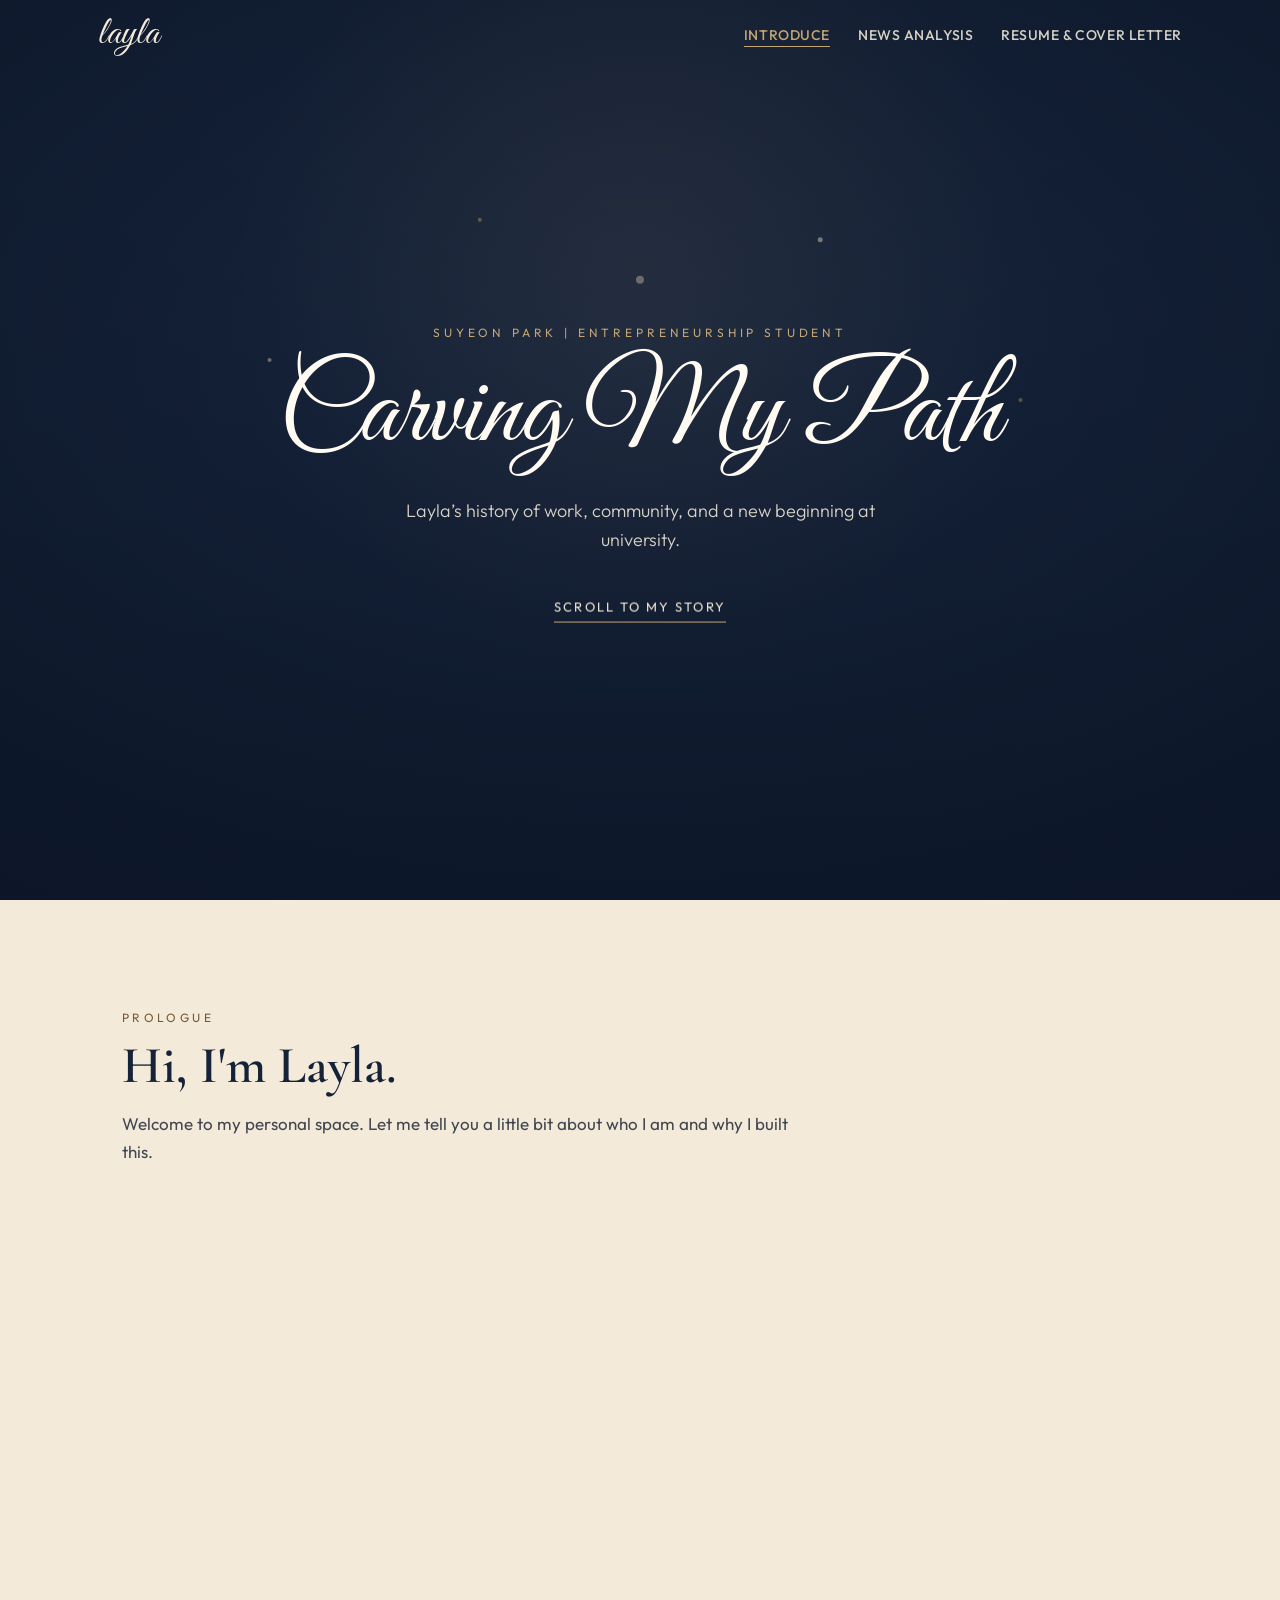
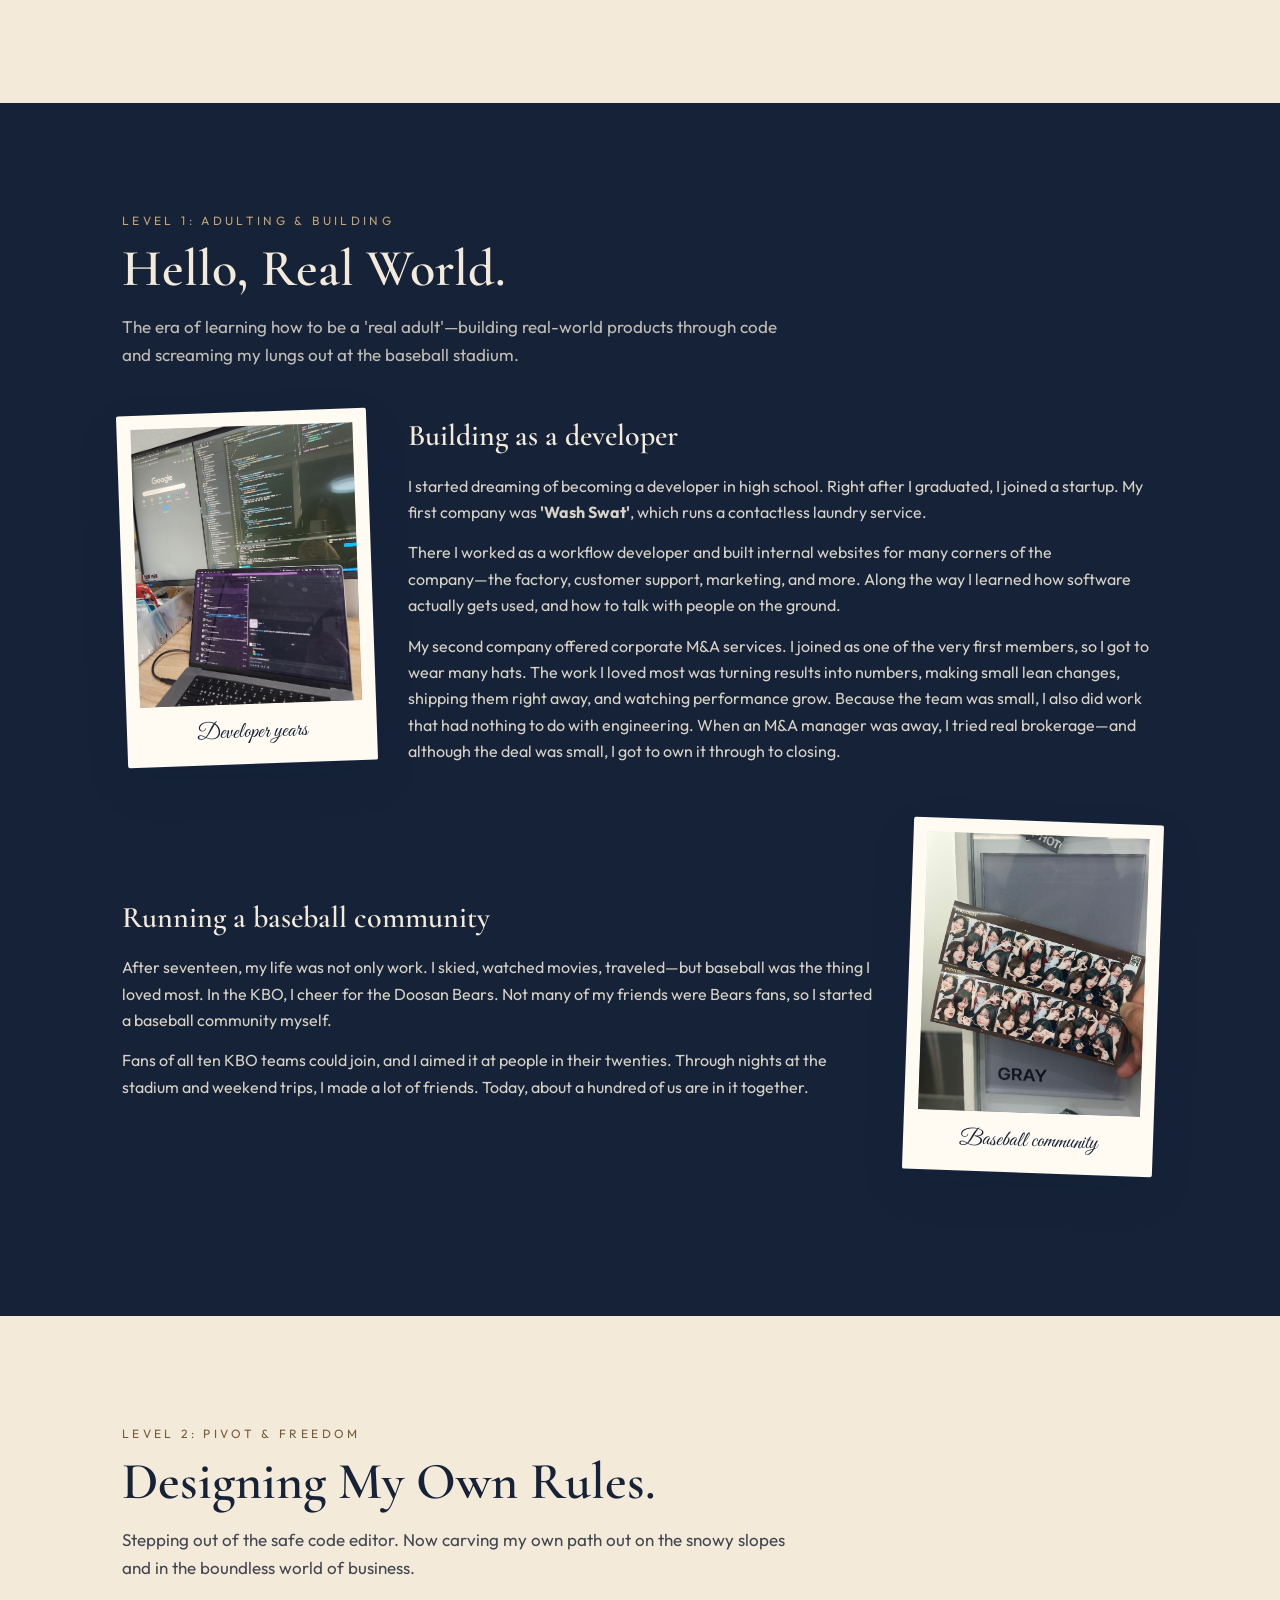
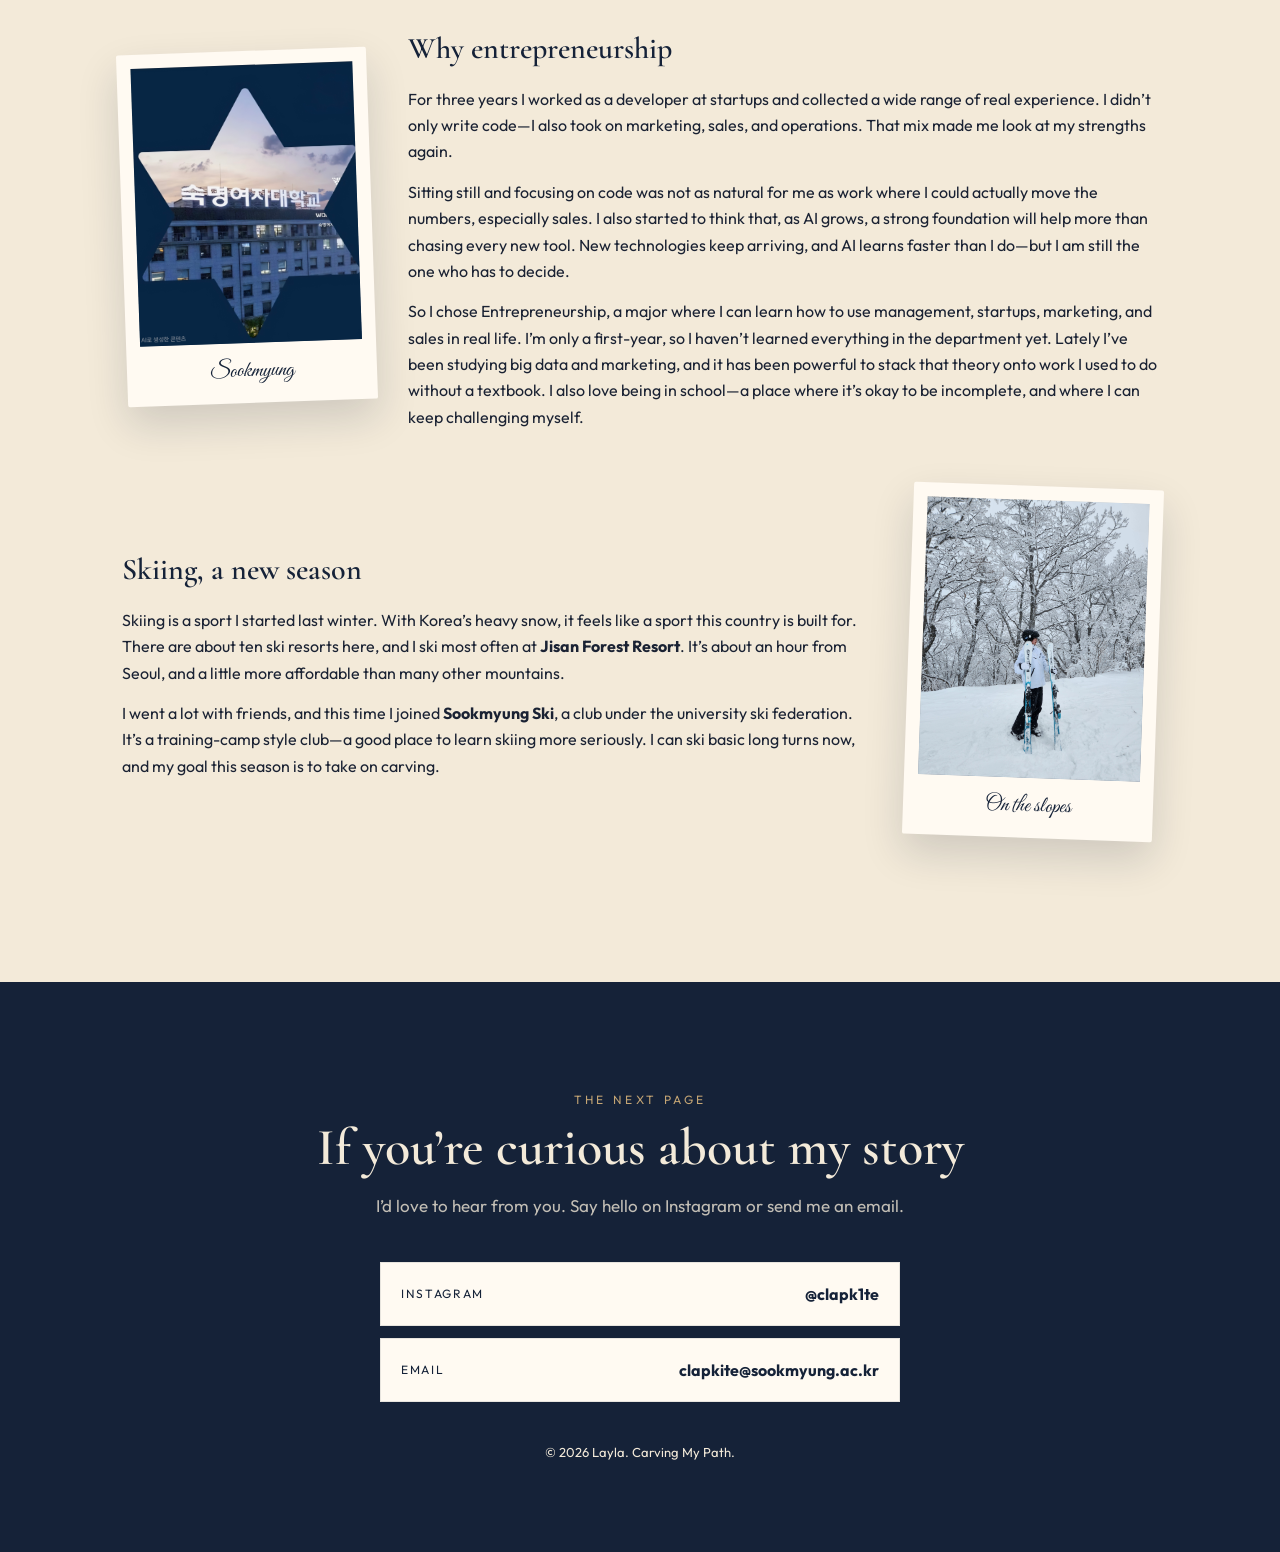
==== index.html @ 5b4adab2 "refactor: html, css, js 구조 재정립" ====
<!doctype html>
<html lang="en">
  <head>
    <meta charset="UTF-8" />
    <meta name="viewport" content="width=device-width, initial-scale=1.0" />
    <meta http-equiv="refresh" content="0; url=html/introduce.html" />
    <title>Carving My Path — Layla</title>
  </head>
  <body>
    <a href="html/introduce.html">Open Carving My Path</a>
  </body>
</html>
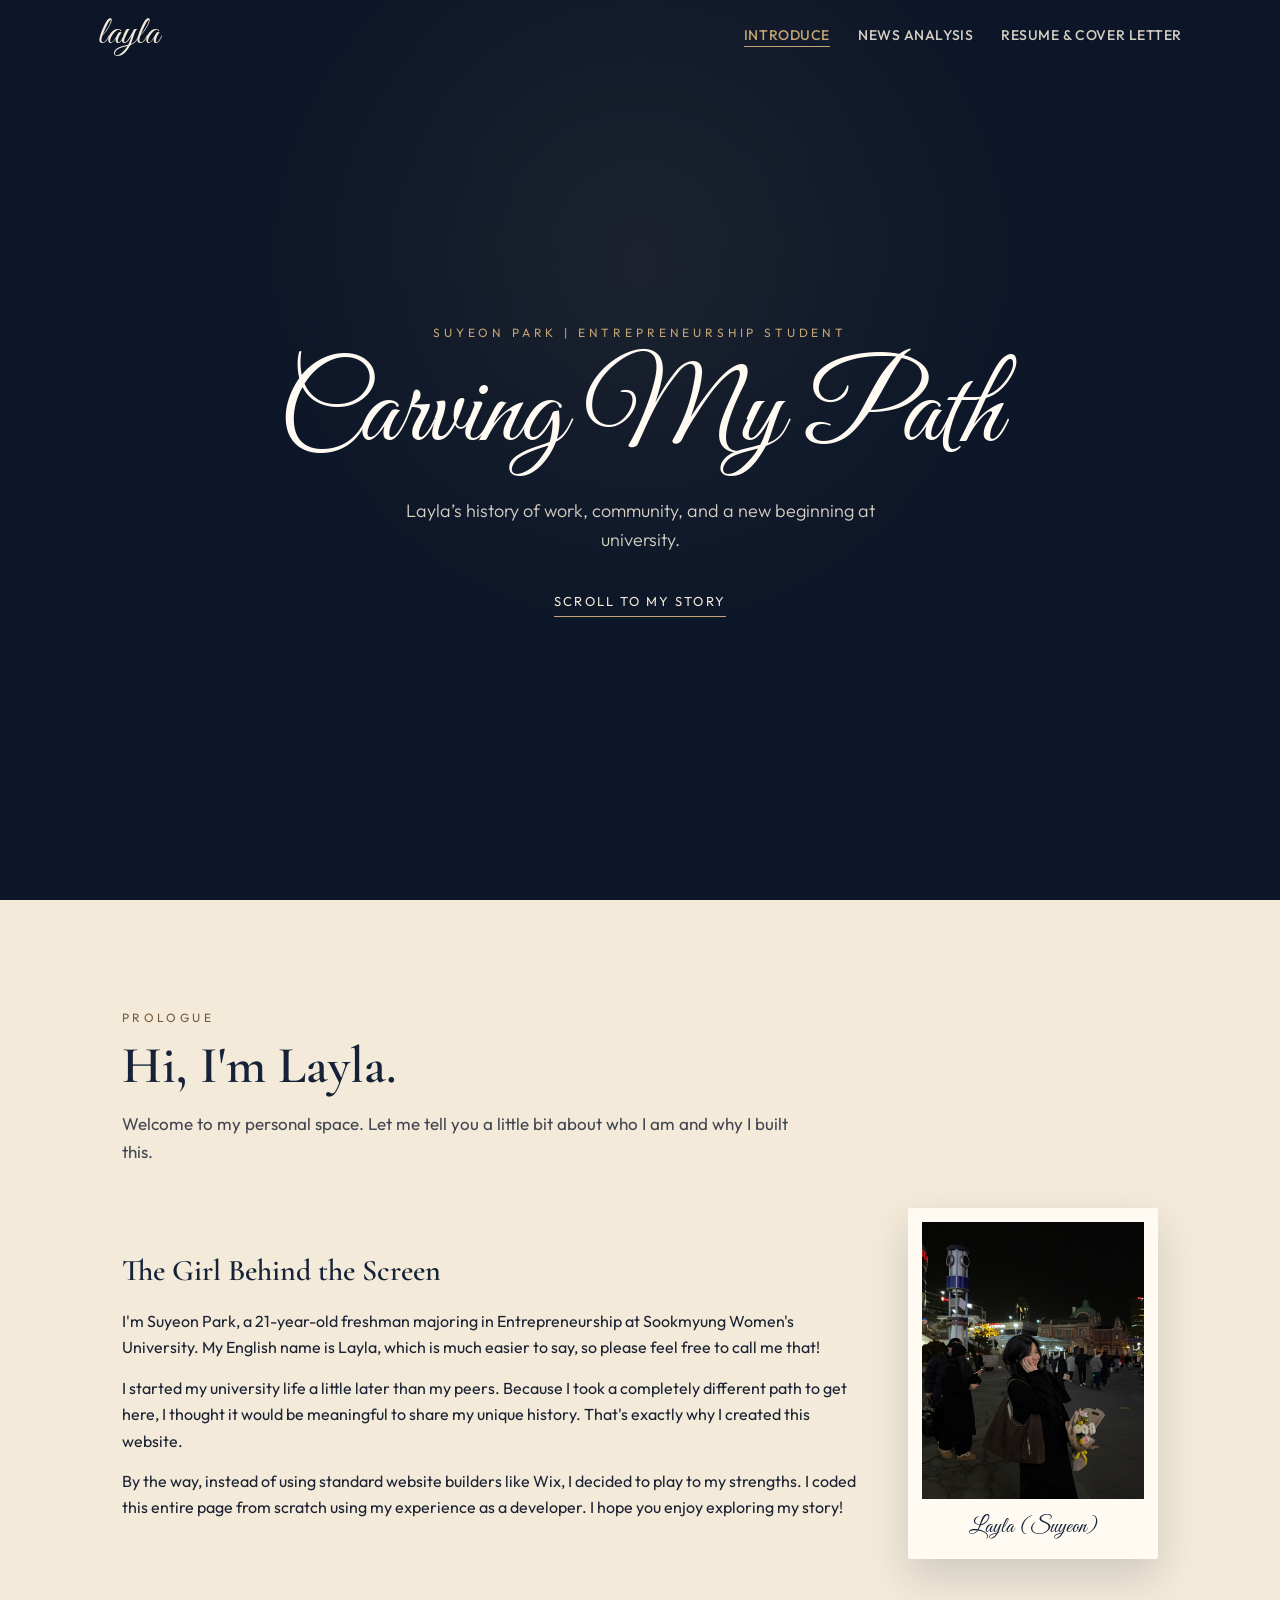
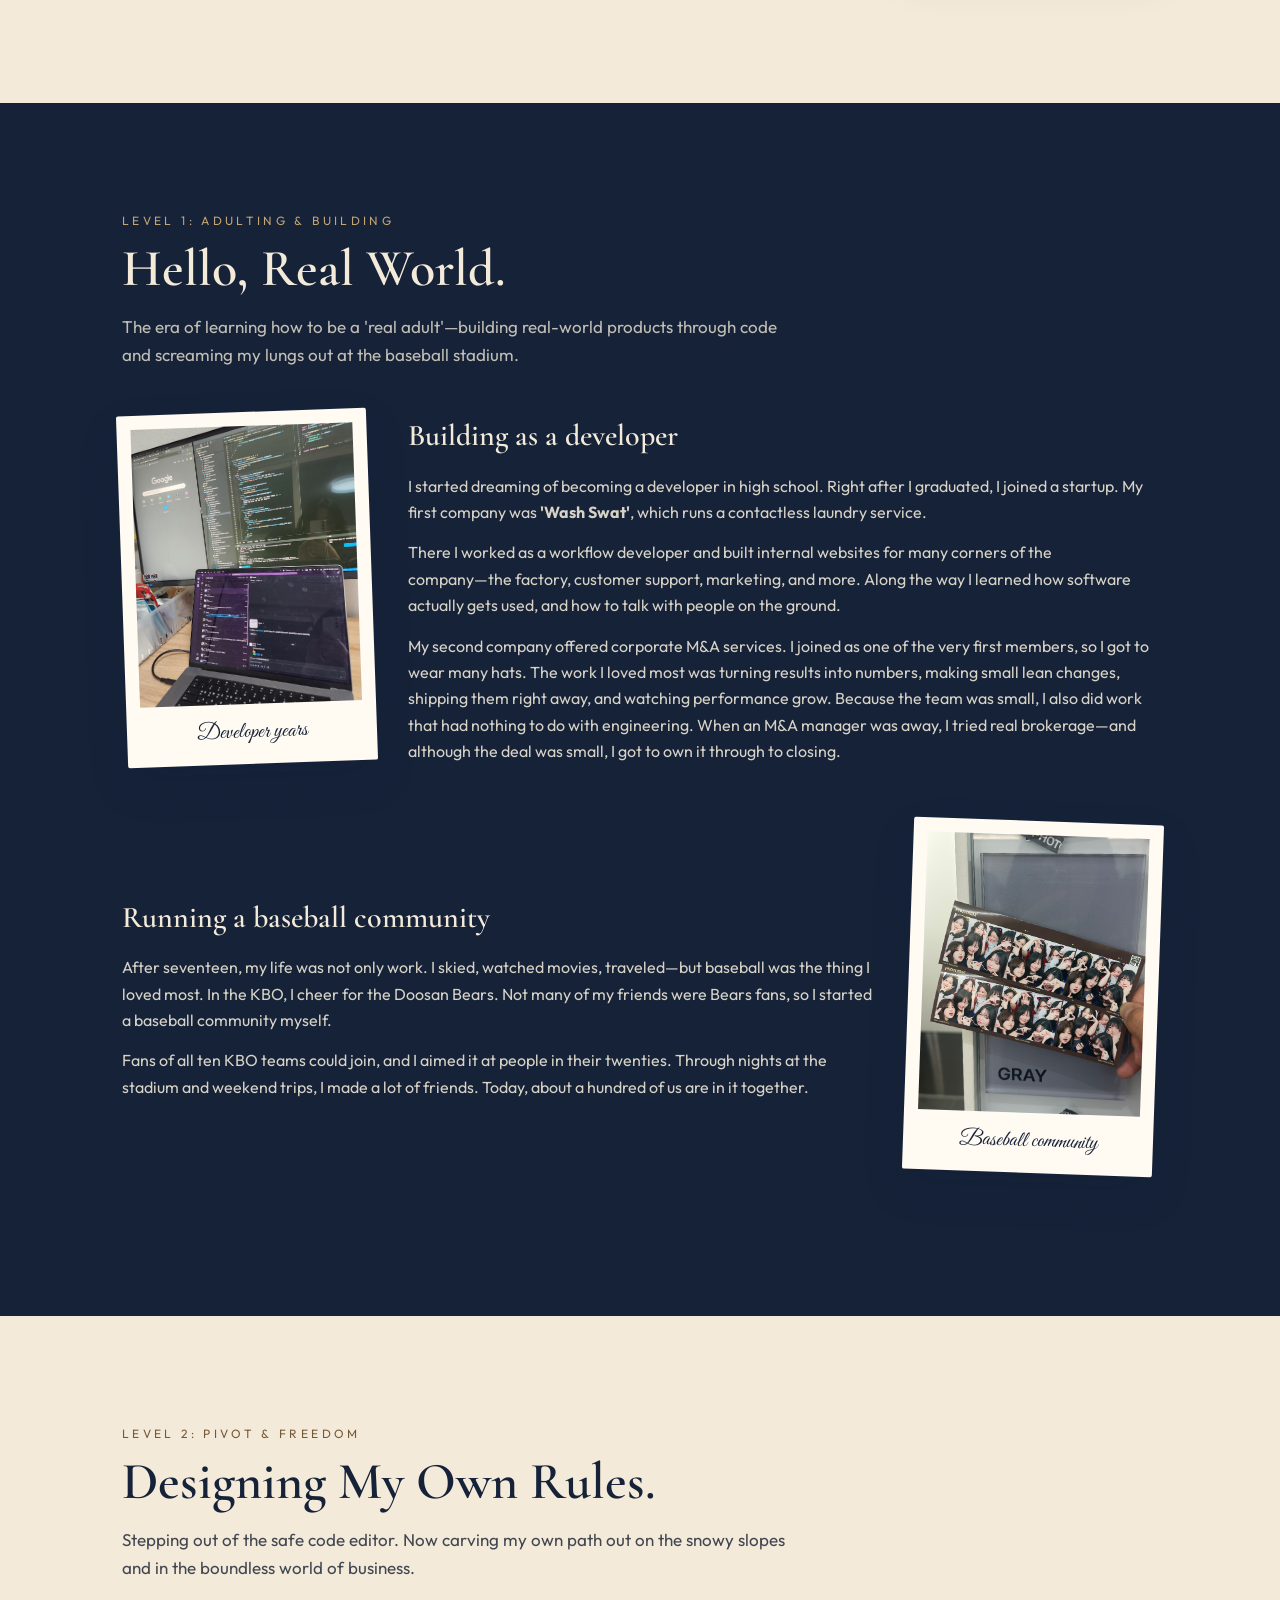
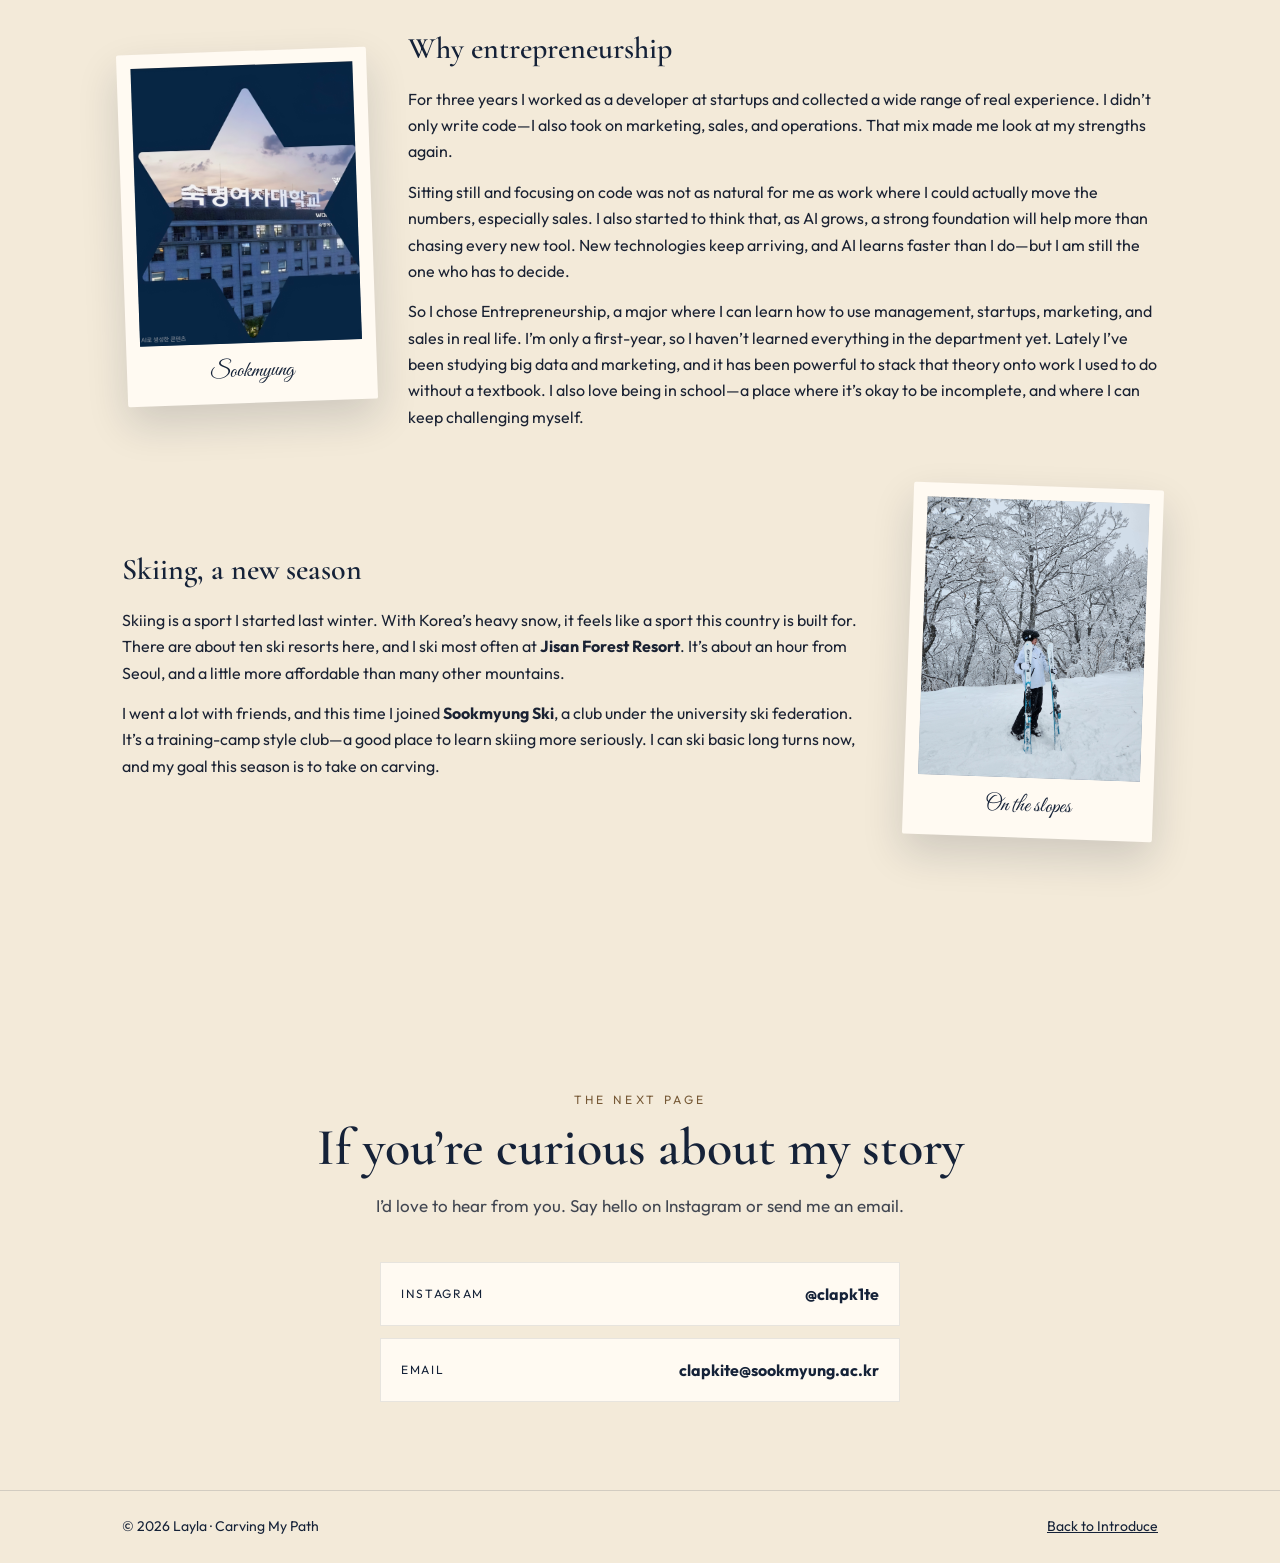
==== commit 728980aa: "refactor: 구조 수정 완료" ====
--- a/index.html
+++ b/index.html
@@ -3,10 +3,288 @@
   <head>
     <meta charset="UTF-8" />
     <meta name="viewport" content="width=device-width, initial-scale=1.0" />
-    <meta http-equiv="refresh" content="0; url=html/introduce.html" />
     <title>Carving My Path — Layla</title>
+    <link rel="preconnect" href="https://fonts.googleapis.com" />
+    <link rel="preconnect" href="https://fonts.gstatic.com" crossorigin />
+    <link
+      href="https://fonts.googleapis.com/css2?family=Cormorant+Garamond:ital,wght@0,500;0,600;0,700;1,500&family=Great+Vibes&family=Outfit:wght@300;400;500;600&display=swap"
+      rel="stylesheet"
+    />
+    <link rel="stylesheet" href="css/common.css" />
+    <link rel="stylesheet" href="css/introduce.css" />
   </head>
-  <body>
-    <a href="html/introduce.html">Open Carving My Path</a>
+  <body data-page="introduce">
+    <a class="skip-link" href="#page-content">Skip to content</a>
+    <site-header></site-header>
+    <main id="page-content">
+      <section class="hero" id="main">
+        <!--
+          PUT YOUR FIREWORKS VIDEO HERE:
+          1) Save the file as: assets/video/fireworks.mp4
+          2) Keep the <source src="assets/video/fireworks.mp4"> line below.
+          If you use another name (e.g. show.mp4), change only that src.
+          A muted looping video is required for autoplay in browsers.
+        -->
+        <video
+          class="hero__video"
+          id="heroVideo"
+          autoplay
+          muted
+          loop
+          playsinline
+          poster="assets/img/hero-fallback.svg"
+        >
+          <source src="assets/video/fireworks.mp4" type="video/mp4" />
+        </video>
+        <div class="hero__veil"></div>
+        <div class="hero__content">
+          <p class="hero__kicker">Suyeon Park | Entrepreneurship Student</p>
+          <h1 class="hero__title">Carving My Path</h1>
+          <p class="hero__sub">
+            Layla’s history of work, community, and a new beginning at
+            university.
+          </p>
+          <a class="scrollHint" href="#chapter1">Scroll to My Story</a>
+        </div>
+      </section>
+
+      <section class="section" id="introduce">
+        <div class="container">
+          <p class="chapterLabel">Prologue</p>
+          <h2 class="section__title">Hi, I'm Layla.</h2>
+          <p class="section__lead">
+            Welcome to my personal space. Let me tell you a little bit about who
+            I am and why I built this.
+          </p>
+
+          <article class="storyRow storyRow--reverse">
+            <!-- 왼쪽 글 영역 -->
+            <div class="storyText reveal">
+              <h3>The Girl Behind the Screen</h3>
+              <p>
+                I'm Suyeon Park, a 21-year-old freshman majoring in
+                Entrepreneurship at Sookmyung Women's University. My English
+                name is Layla, which is much easier to say, so please feel free
+                to call me that!
+              </p>
+              <p>
+                I started my university life a little later than my peers.
+                Because I took a completely different path to get here, I
+                thought it would be meaningful to share my unique history.
+                That's exactly why I created this website.
+              </p>
+              <p>
+                By the way, instead of using standard website builders like Wix,
+                I decided to play to my strengths. I coded this entire page from
+                scratch using my experience as a developer. I hope you enjoy
+                exploring my story!
+              </p>
+            </div>
+
+            <!-- 오른쪽 사진 영역 (오리지널 포맷 유지) -->
+            <figure class="polaroid reveal">
+              <!-- 사진 파일 이름(assets/img/profile.jpg 등)을 본인 사진 이름으로 바꿔주세요 -->
+              <img src="assets/img/profile.jpeg" alt="Layla Profile Picture" />
+              <figcaption>Layla (Suyeon)</figcaption>
+            </figure>
+          </article>
+        </div>
+      </section>
+
+      <section class="section section--navy" id="chapter1">
+        <div class="container">
+          <p class="chapterLabel">Level 1: Adulting & Building</p>
+          <h2 class="section__title">Hello, Real World.</h2>
+          <p class="section__lead">
+            The era of learning how to be a 'real adult'—building real-world
+            products through code and screaming my lungs out at the baseball
+            stadium.
+          </p>
+
+          <article class="storyRow">
+            <figure class="polaroid">
+              <!--
+                PUT YOUR DEVELOPER PHOTO HERE:
+                Replace this file: assets/img/dev.jpg
+                (keep the same file name, or change src below)
+              -->
+              <img
+                src="assets/img/dev.jpeg"
+                alt="Layla working as a developer"
+              />
+              <figcaption>Developer years</figcaption>
+            </figure>
+            <div class="storyText">
+              <h3>Building as a developer</h3>
+              <p>
+                I started dreaming of becoming a developer in high school. Right
+                after I graduated, I joined a startup. My first company was
+                <strong>'Wash Swat'</strong>, which runs a contactless laundry
+                service.
+              </p>
+              <p>
+                There I worked as a workflow developer and built internal
+                websites for many corners of the company—the factory, customer
+                support, marketing, and more. Along the way I learned how
+                software actually gets used, and how to talk with people on the
+                ground.
+              </p>
+              <p>
+                My second company offered corporate M&amp;A services. I joined
+                as one of the very first members, so I got to wear many hats.
+                The work I loved most was turning results into numbers, making
+                small lean changes, shipping them right away, and watching
+                performance grow. Because the team was small, I also did work
+                that had nothing to do with engineering. When an M&amp;A manager
+                was away, I tried real brokerage—and although the deal was
+                small, I got to own it through to closing.
+              </p>
+            </div>
+          </article>
+
+          <article class="storyRow storyRow--reverse">
+            <figure class="polaroid">
+              <!--
+                PUT YOUR BASEBALL CLUB LOGO / PHOTO HERE:
+                Replace this file: assets/img/baseball-club.jpg
+              -->
+              <img
+                src="assets/img/baseball-club.jpeg"
+                alt="Logo of Layla’s baseball community"
+              />
+              <figcaption>Baseball community</figcaption>
+            </figure>
+            <div class="storyText">
+              <h3>Running a baseball community</h3>
+              <p>
+                After seventeen, my life was not only work. I skied, watched
+                movies, traveled—but baseball was the thing I loved most. In the
+                KBO, I cheer for the Doosan Bears. Not many of my friends were
+                Bears fans, so I started a baseball community myself.
+              </p>
+              <p>
+                Fans of all ten KBO teams could join, and I aimed it at people
+                in their twenties. Through nights at the stadium and weekend
+                trips, I made a lot of friends. Today, about a hundred of us are
+                in it together.
+              </p>
+            </div>
+          </article>
+        </div>
+      </section>
+
+      <section class="section" id="chapter2">
+        <div class="container">
+          <p class="chapterLabel">Level 2: Pivot & Freedom</p>
+          <h2 class="section__title">Designing My Own Rules.</h2>
+          <p class="section__lead">
+            Stepping out of the safe code editor. Now carving my own path out on
+            the snowy slopes and in the boundless world of business.
+          </p>
+
+          <article class="storyRow">
+            <figure class="polaroid">
+              <!--
+                PUT YOUR SOOKMYUNG PHOTO HERE:
+                Replace this file: assets/img/sookmyung.jpg
+              -->
+              <img
+                src="assets/img/sookmyung.jpeg"
+                alt="Sookmyung Women’s University"
+              />
+              <figcaption>Sookmyung</figcaption>
+            </figure>
+            <div class="storyText">
+              <h3>Why entrepreneurship</h3>
+              <p>
+                For three years I worked as a developer at startups and
+                collected a wide range of real experience. I didn’t only write
+                code—I also took on marketing, sales, and operations. That mix
+                made me look at my strengths again.
+              </p>
+              <p>
+                Sitting still and focusing on code was not as natural for me as
+                work where I could actually move the numbers, especially sales.
+                I also started to think that, as AI grows, a strong foundation
+                will help more than chasing every new tool. New technologies
+                keep arriving, and AI learns faster than I do—but I am still the
+                one who has to decide.
+              </p>
+              <p>
+                So I chose Entrepreneurship, a major where I can learn how to
+                use management, startups, marketing, and sales in real life. I’m
+                only a first-year, so I haven’t learned everything in the
+                department yet. Lately I’ve been studying big data and
+                marketing, and it has been powerful to stack that theory onto
+                work I used to do without a textbook. I also love being in
+                school—a place where it’s okay to be incomplete, and where I can
+                keep challenging myself.
+              </p>
+            </div>
+          </article>
+
+          <article class="storyRow storyRow--reverse">
+            <figure class="polaroid">
+              <!--
+                PUT YOUR SKIING PHOTO HERE:
+                Replace this file: assets/img/ski.jpg
+              -->
+              <img src="assets/img/ski.jpeg" alt="Layla skiing" />
+              <figcaption>On the slopes</figcaption>
+            </figure>
+            <div class="storyText">
+              <h3>Skiing, a new season</h3>
+              <p>
+                Skiing is a sport I started last winter. With Korea’s heavy
+                snow, it feels like a sport this country is built for. There are
+                about ten ski resorts here, and I ski most often at
+                <strong>Jisan Forest Resort</strong>. It’s about an hour from
+                Seoul, and a little more affordable than many other mountains.
+              </p>
+              <p>
+                I went a lot with friends, and this time I joined
+                <strong>Sookmyung Ski</strong>, a club under the university ski
+                federation. It’s a training-camp style club—a good place to
+                learn skiing more seriously. I can ski basic long turns now, and
+                my goal this season is to take on carving.
+              </p>
+            </div>
+          </article>
+        </div>
+      </section>
+
+      <section class="section contact" id="contact">
+        <div class="container contact__inner">
+          <p class="chapterLabel">The next page</p>
+          <h2 class="section__title">If you’re curious about my story</h2>
+          <p class="section__lead">
+            I’d love to hear from you. Say hello on Instagram or send me an
+            email.
+          </p>
+          <div class="contactCard">
+            <a
+              class="contactItem"
+              href="https://instagram.com/clapk1te"
+              target="_blank"
+              rel="noreferrer"
+            >
+              <!-- Replace your_id with your Instagram handle in both the href and the text. -->
+              <span>Instagram</span>
+              <strong>@clapk1te</strong>
+            </a>
+            <a class="contactItem" href="mailto:clapkite@sookmyung.ac.kr">
+              <!-- Replace your@email.com in both the href and the text. -->
+              <span>Email</span>
+              <strong>clapkite@sookmyung.ac.kr</strong>
+            </a>
+          </div>
+        </div>
+      </section>
+    </main>
+
+    <site-footer></site-footer>
+    <script src="components/header.js" defer></script>
+    <script src="components/footer.js" defer></script>
+    <script src="js/script.js" defer></script>
   </body>
 </html>
--- a/css/common.css
+++ b/css/common.css
@@ -0,0 +1,515 @@
+/* Carving My Path — common styles */
+
+:root {
+  --navy: #152238;
+  --navy-deep: #0c1628;
+  --navy-soft: #243656;
+  --beige: #f3ead9;
+  --beige-2: #e7d8c0;
+  --cream: #fffaf2;
+  --ink: #1a2233;
+  --gold: #c4a574;
+  --header-h: 72px;
+  --max: 1080px;
+  --shadow: 0 18px 40px rgba(21, 34, 56, 0.16);
+}
+
+* {
+  box-sizing: border-box;
+}
+
+html {
+  scroll-behavior: smooth;
+}
+
+body {
+  margin: 0;
+  color: var(--ink);
+  background: var(--beige);
+  font-family: "Outfit", system-ui, sans-serif;
+  font-weight: 400;
+  line-height: 1.65;
+}
+
+img,
+video {
+  max-width: 100%;
+}
+
+a {
+  color: inherit;
+}
+
+.header {
+  position: fixed;
+  top: 0;
+  left: 0;
+  right: 0;
+  z-index: 50;
+  transition:
+    background 0.3s ease,
+    border-color 0.3s ease,
+    box-shadow 0.3s ease;
+  background: transparent;
+  border-bottom: 1px solid transparent;
+}
+
+.header.is-scrolled {
+  background: rgba(243, 234, 217, 0.92);
+  backdrop-filter: blur(12px);
+  border-bottom: 1px solid rgba(21, 34, 56, 0.1);
+  box-shadow: 0 8px 24px rgba(21, 34, 56, 0.08);
+}
+
+.header__inner {
+  max-width: calc(var(--max) + 48px);
+  margin: 0 auto;
+  padding: 14px 22px;
+  display: flex;
+  align-items: center;
+  justify-content: space-between;
+  gap: 16px;
+}
+
+.logo {
+  font-family: "Great Vibes", cursive;
+  font-size: 40px;
+  line-height: 1;
+  color: var(--beige);
+  text-decoration: none;
+  padding-bottom: 4px;
+}
+
+.header.is-scrolled .logo {
+  color: var(--navy);
+}
+
+.nav {
+  display: flex;
+  gap: 28px;
+}
+
+.nav a {
+  text-decoration: none;
+  color: rgba(243, 234, 217, 0.88);
+  font-size: 14px;
+  font-weight: 500;
+  letter-spacing: 0.04em;
+  text-transform: uppercase;
+}
+
+.header.is-scrolled .nav a {
+  color: var(--navy);
+}
+
+.nav a:hover,
+.nav a.is-active {
+  color: var(--gold);
+}
+
+.header.is-scrolled .nav a.is-active,
+.header.is-scrolled .nav a:hover {
+  color: var(--navy-soft);
+  text-decoration: underline;
+  text-underline-offset: 6px;
+}
+
+.menuBtn {
+  display: none;
+  width: 42px;
+  height: 42px;
+  border: 1px solid rgba(243, 234, 217, 0.45);
+  background: transparent;
+  border-radius: 999px;
+  cursor: pointer;
+  padding: 0;
+  align-items: center;
+  justify-content: center;
+  flex-direction: column;
+  gap: 6px;
+}
+
+.menuBtn span {
+  display: block;
+  width: 16px;
+  height: 1.5px;
+  background: var(--beige);
+}
+
+.header.is-scrolled .menuBtn {
+  border-color: rgba(21, 34, 56, 0.25);
+}
+
+.header.is-scrolled .menuBtn span {
+  background: var(--navy);
+}
+
+.header:has(#mobileNav:not([hidden])) {
+  background: rgba(12, 22, 40, 0.94);
+}
+
+.header.is-scrolled:has(#mobileNav:not([hidden])) {
+  background: rgba(243, 234, 217, 0.96);
+}
+
+.mobileNav {
+  display: none;
+  flex-direction: column;
+  gap: 12px;
+  padding: 0 22px 18px;
+}
+
+.mobileNav a {
+  text-decoration: none;
+  color: var(--navy);
+  font-weight: 500;
+}
+
+#chapter1,
+#chapter2,
+#news-analysis,
+#contact {
+  scroll-margin-top: 70px;
+}
+
+.section {
+  padding: 108px 0 88px;
+  overflow: hidden;
+}
+
+.container {
+  max-width: var(--max);
+  margin: 0 auto;
+  padding: 0 22px;
+}
+
+.chapterLabel {
+  margin: 0 0 8px;
+  color: var(--gold);
+  letter-spacing: 0.28em;
+  text-transform: uppercase;
+  font-size: 12px;
+}
+
+.section__title {
+  margin: 0 0 14px;
+  font-family: "Cormorant Garamond", serif;
+  font-size: clamp(36px, 5vw, 52px);
+  font-weight: 600;
+  color: var(--navy);
+  line-height: 1.15;
+}
+
+.section__lead {
+  margin: 0 0 42px;
+  max-width: 62ch;
+  font-size: 17px;
+  color: rgba(26, 34, 51, 0.82);
+}
+
+.section--navy {
+  background: var(--navy);
+  color: var(--beige);
+}
+
+.section--navy .section__title {
+  color: var(--beige);
+}
+
+.section--navy .section__lead {
+  color: rgba(243, 234, 217, 0.78);
+}
+
+.section--navy .storyText h3 {
+  color: var(--beige);
+}
+
+.section--navy .storyText p {
+  color: rgba(243, 234, 217, 0.88);
+}
+
+.storyRow {
+  display: grid;
+  grid-template-columns: 1fr 3fr;
+  gap: 36px;
+  align-items: center;
+  margin: 0 0 56px;
+}
+
+.storyRow--reverse {
+  grid-template-columns: 3fr 1fr;
+}
+
+.storyRow--reverse .polaroid {
+  order: 2;
+}
+
+.storyRow--reverse .storyText {
+  order: 1;
+}
+
+.storyText h3 {
+  margin: 0 0 12px;
+  font-family: "Cormorant Garamond", serif;
+  font-size: 30px;
+  font-weight: 600;
+  color: var(--navy);
+}
+
+.storyText p {
+  margin: 0 0 14px;
+  font-size: 16px;
+}
+
+.storyText p:last-child {
+  margin-bottom: 0;
+}
+
+.polaroid {
+  margin: 0;
+  background: var(--cream);
+  padding: 14px 14px 12px;
+  box-shadow: var(--shadow);
+  transform: rotate(-2deg);
+  border-radius: 2px;
+  transition:
+    transform 0.4s cubic-bezier(0.175, 0.885, 0.32, 1.275),
+    box-shadow 0.4s ease;
+  cursor: pointer;
+}
+
+.storyRow--reverse .polaroid {
+  transform: rotate(2deg);
+}
+
+.polaroid:hover {
+  transform: scale(1.05) rotate(0deg) translateY(-10px) !important;
+  box-shadow: 0 25px 50px rgba(21, 34, 56, 0.3);
+  z-index: 10;
+}
+
+.polaroid img {
+  display: block;
+  width: 100%;
+  aspect-ratio: 4 / 5;
+  object-fit: cover;
+  background: linear-gradient(160deg, var(--beige-2), var(--navy-soft));
+}
+
+.polaroid figcaption {
+  margin: 10px 2px 2px;
+  font-family: "Great Vibes", cursive;
+  font-size: 22px;
+  color: var(--navy);
+  text-align: center;
+}
+
+.footer {
+  margin: 40px 0 0;
+  font-size: 13px;
+  color: var(--beige);
+}
+
+.reveal {
+  opacity: 0;
+  transform: translateY(40px);
+  transition: all 0.8s cubic-bezier(0.5, 0, 0, 1);
+}
+
+.reveal.is-visible {
+  opacity: 1;
+  transform: translateY(0);
+}
+
+@media (max-width: 860px) {
+  .nav {
+    display: none;
+  }
+
+  .menuBtn {
+    display: inline-flex;
+  }
+
+  .mobileNav:not([hidden]) {
+    display: flex;
+  }
+
+  .header.is-scrolled .mobileNav a,
+  .header .mobileNav a {
+    color: var(--beige);
+  }
+
+  .header.is-scrolled .mobileNav a {
+    color: var(--navy);
+  }
+
+  .storyRow,
+  .storyRow--reverse {
+    grid-template-columns: 1fr;
+    gap: 20px;
+  }
+
+  .storyRow--reverse .polaroid,
+  .storyRow--reverse .storyText {
+    order: unset;
+  }
+
+  .polaroid {
+    max-width: 280px;
+    margin: 0 auto;
+  }
+}
+
+.hover-word {
+  display: inline-block;
+  transition:
+    transform 0.2s cubic-bezier(0.175, 0.885, 0.32, 1.275),
+    color 0.2s ease,
+    filter 0.3s ease,
+    opacity 0.3s ease;
+  cursor: pointer;
+}
+
+.hover-word:hover {
+  transform: scale(1.15) translateY(-2px);
+  color: var(--gold);
+  z-index: 10;
+  position: relative;
+}
+
+.hover-word:has(+ .hover-word:hover) {
+  filter: blur(2.5px);
+  opacity: 0.9;
+}
+
+.hover-word:has(+ .hover-word + .hover-word:hover) {
+  filter: blur(1px);
+  opacity: 1.2;
+}
+
+.hover-word:hover + .hover-word {
+  filter: blur(2.5px);
+  opacity: 0.9;
+}
+
+.hover-word:hover + .hover-word + .hover-word {
+  filter: blur(1px);
+  opacity: 1.2;
+}
+
+@media (min-width: 861px) {
+  .nav {
+    gap: 16px;
+  }
+
+  .nav a {
+    font-size: 12px;
+  }
+}
+
+@media (prefers-reduced-motion: reduce) {
+  html {
+    scroll-behavior: auto;
+  }
+}
+
+.nav a[aria-current="page"] {
+  text-decoration: underline;
+  text-underline-offset: 6px;
+}
+
+.mobileNav a[aria-current="page"] {
+  font-weight: 600;
+  text-decoration: underline;
+  text-underline-offset: 5px;
+}
+
+.siteFooter {
+  border-top: 1px solid rgba(21, 34, 56, 0.15);
+  padding: 24px 0;
+  background: var(--beige);
+  color: var(--navy);
+  font-size: 14px;
+}
+
+.siteFooter > .container {
+  display: flex;
+  justify-content: space-between;
+  gap: 16px;
+  flex-wrap: wrap;
+}
+
+.skip-link {
+  position: fixed;
+  top: -100px;
+  left: 16px;
+  z-index: 100;
+  background: var(--cream);
+  color: var(--navy);
+  padding: 12px;
+}
+
+.skip-link:focus {
+  top: 12px;
+}
+
+.menuBtn {
+  min-width: 44px;
+  min-height: 44px;
+}
+
+.nav a {
+  display: flex;
+  align-items: center;
+  min-height: 44px;
+}
+
+.chapterLabel {
+  color: #765936;
+}
+
+.section--navy .chapterLabel {
+  color: var(--gold);
+}
+
+@media (min-width: 861px) {
+  .nav {
+    gap: 28px;
+  }
+
+  .nav a {
+    font-size: 14px;
+  }
+}
+
+@media (max-width: 860px) {
+  .siteFooter > .container {
+    flex-direction: column;
+  }
+
+  .mobileNav a {
+    min-height: 44px;
+    display: flex;
+    align-items: center;
+  }
+}
+
+@media (prefers-reduced-motion: reduce) {
+  *,
+  *::before,
+  *::after {
+    animation: none !important;
+    transition: none !important;
+  }
+
+  .reveal {
+    opacity: 1 !important;
+    transform: none !important;
+  }
+}
+
+/* Light-DOM shared components retain the existing page layout. */
+site-header,
+site-footer {
+  display: contents;
+}
--- a/css/introduce.css
+++ b/css/introduce.css
@@ -0,0 +1,137 @@
+/* Carving My Path — introduce styles */
+
+.hero {
+  position: relative;
+  min-height: 100vh;
+  display: grid;
+  place-items: center;
+  overflow: hidden;
+  background: var(--navy-deep);
+}
+
+.hero__video {
+  position: absolute;
+  inset: 0;
+  width: 100%;
+  height: 100%;
+  object-fit: cover;
+}
+
+.hero.is-fallback .hero__video {
+  display: none;
+}
+
+.hero__veil {
+  position: absolute;
+  inset: 0;
+  background:
+    linear-gradient(
+      180deg,
+      rgba(12, 22, 40, 0.45) 0%,
+      rgba(12, 22, 40, 0.72) 100%
+    ),
+    radial-gradient(
+      circle at 50% 30%,
+      rgba(196, 165, 116, 0.18),
+      transparent 45%
+    );
+}
+
+.hero__content {
+  position: relative;
+  z-index: 1;
+  text-align: center;
+  color: var(--beige);
+  padding: 120px 22px 80px;
+  max-width: 860px;
+}
+
+.hero__kicker {
+  margin: 0 0 12px;
+  letter-spacing: 0.32em;
+  text-transform: uppercase;
+  font-size: 12px;
+  color: var(--gold);
+}
+
+.hero__title {
+  margin: 0;
+  font-family: "Great Vibes", cursive;
+  font-size: clamp(56px, 10vw, 112px);
+  font-weight: 400;
+  line-height: 1.1;
+  color: var(--cream);
+}
+
+.hero__sub {
+  margin: 18px auto 0;
+  max-width: 42ch;
+  font-size: 18px;
+  font-weight: 300;
+  color: rgba(243, 234, 217, 0.88);
+}
+
+.scrollHint {
+  display: inline-block;
+  margin-top: 36px;
+  color: var(--beige);
+  text-decoration: none;
+  font-size: 13px;
+  letter-spacing: 0.16em;
+  text-transform: uppercase;
+  border-bottom: 1px solid var(--gold);
+  padding-bottom: 4px;
+  animation: bounce 2s infinite ease-in-out;
+}
+
+@keyframes bounce {
+  0%,
+  100% {
+    transform: translateY(0);
+  }
+  50% {
+    transform: translateY(8px);
+  }
+}
+
+.contact {
+  text-align: center;
+}
+
+.contact__inner {
+  display: flex;
+  flex-direction: column;
+  align-items: center;
+}
+
+.contact .section__lead {
+  text-align: center;
+}
+
+.contactCard {
+  width: min(520px, 100%);
+  display: grid;
+  gap: 12px;
+}
+
+.contactItem {
+  display: flex;
+  justify-content: space-between;
+  align-items: center;
+  gap: 16px;
+  padding: 18px 20px;
+  background: var(--cream);
+  border: 1px solid rgba(21, 34, 56, 0.1);
+  text-decoration: none;
+  color: var(--navy);
+}
+
+.contactItem span {
+  letter-spacing: 0.14em;
+  text-transform: uppercase;
+  font-size: 12px;
+}
+
+.contactItem:hover {
+  border-color: var(--navy);
+}
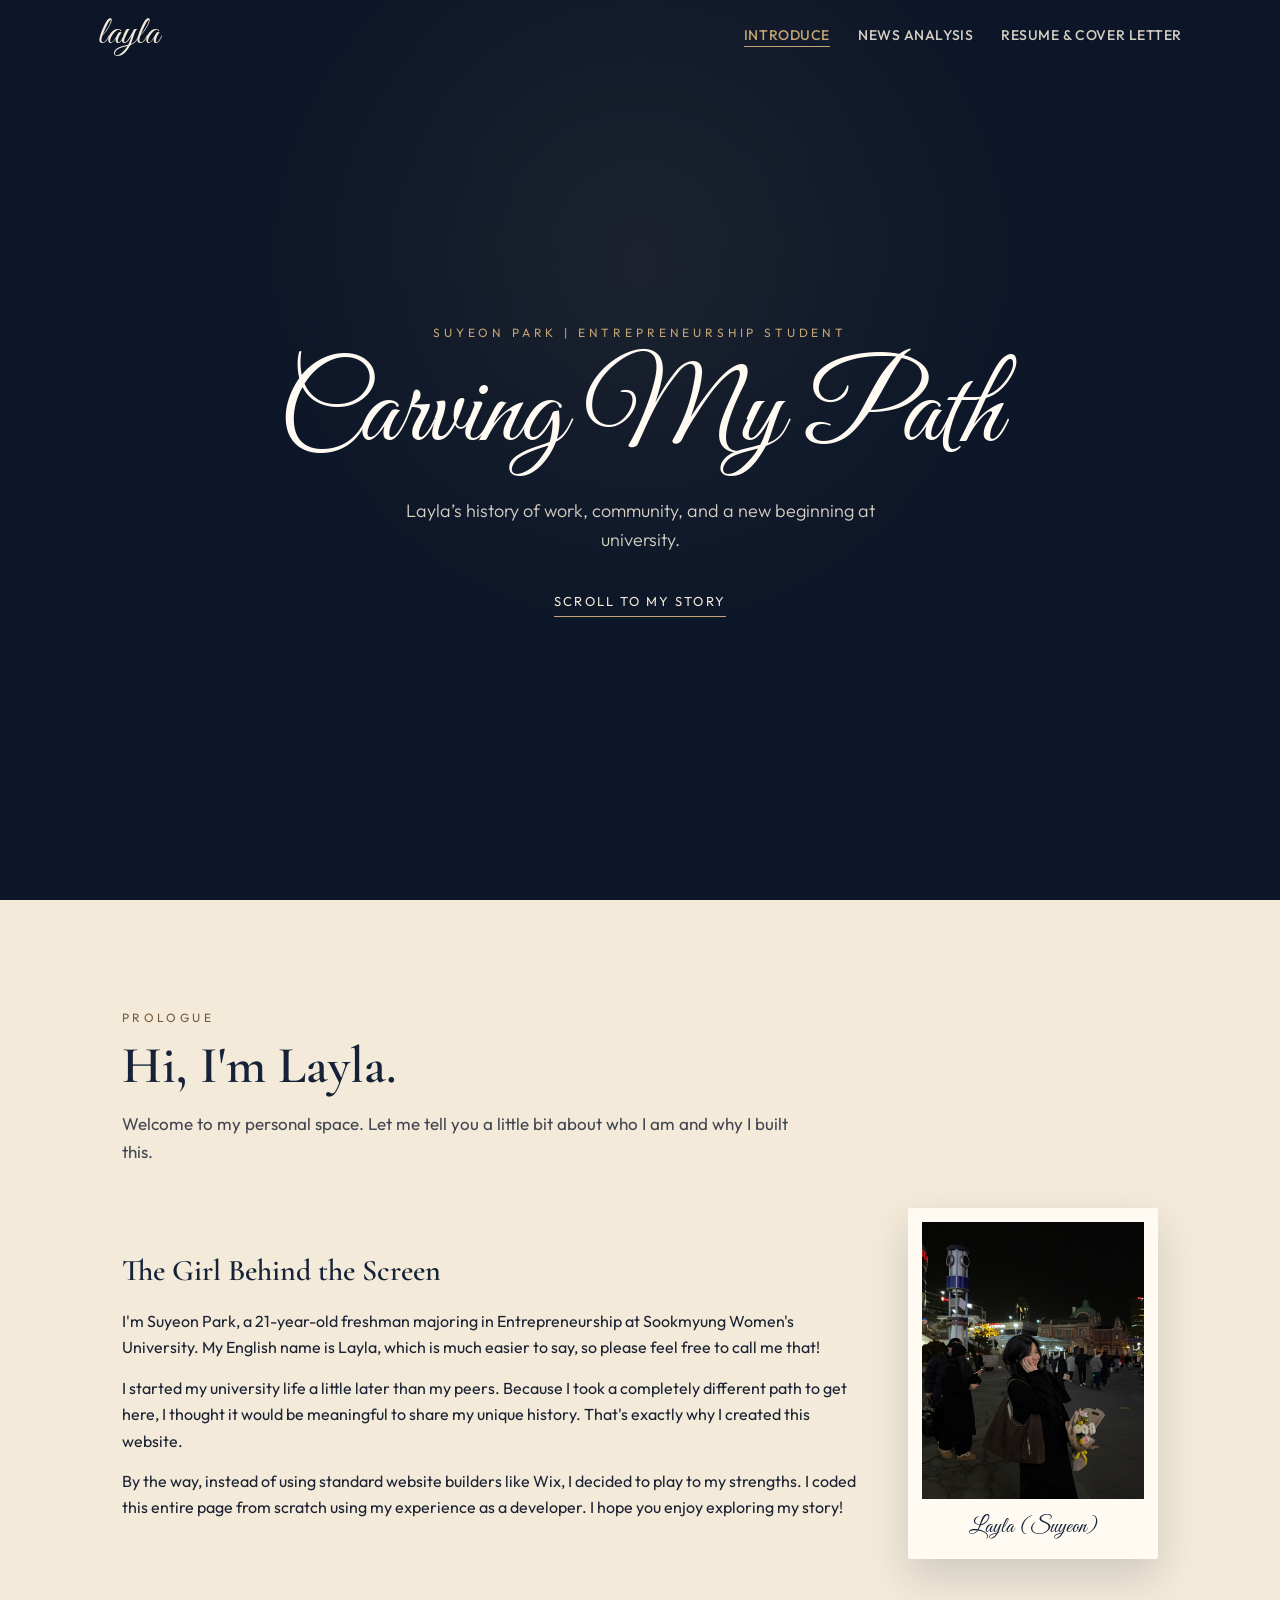
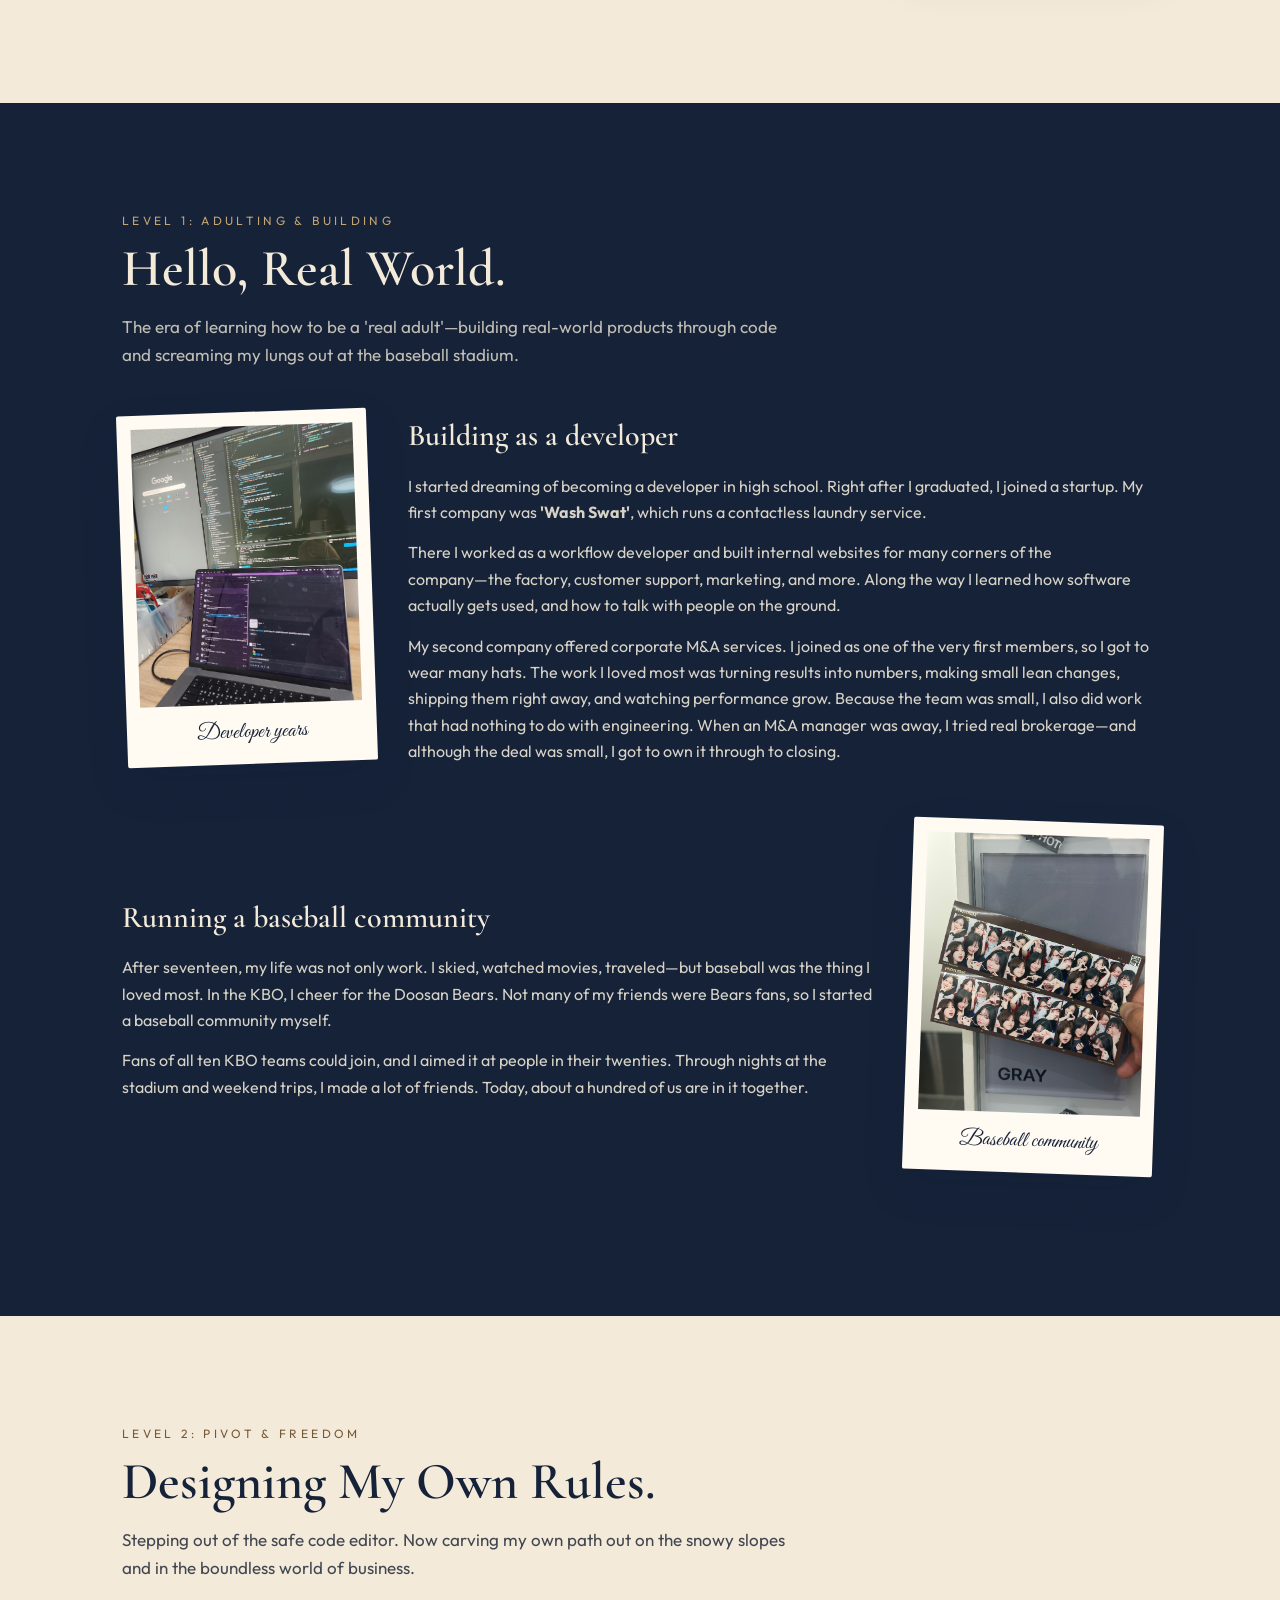
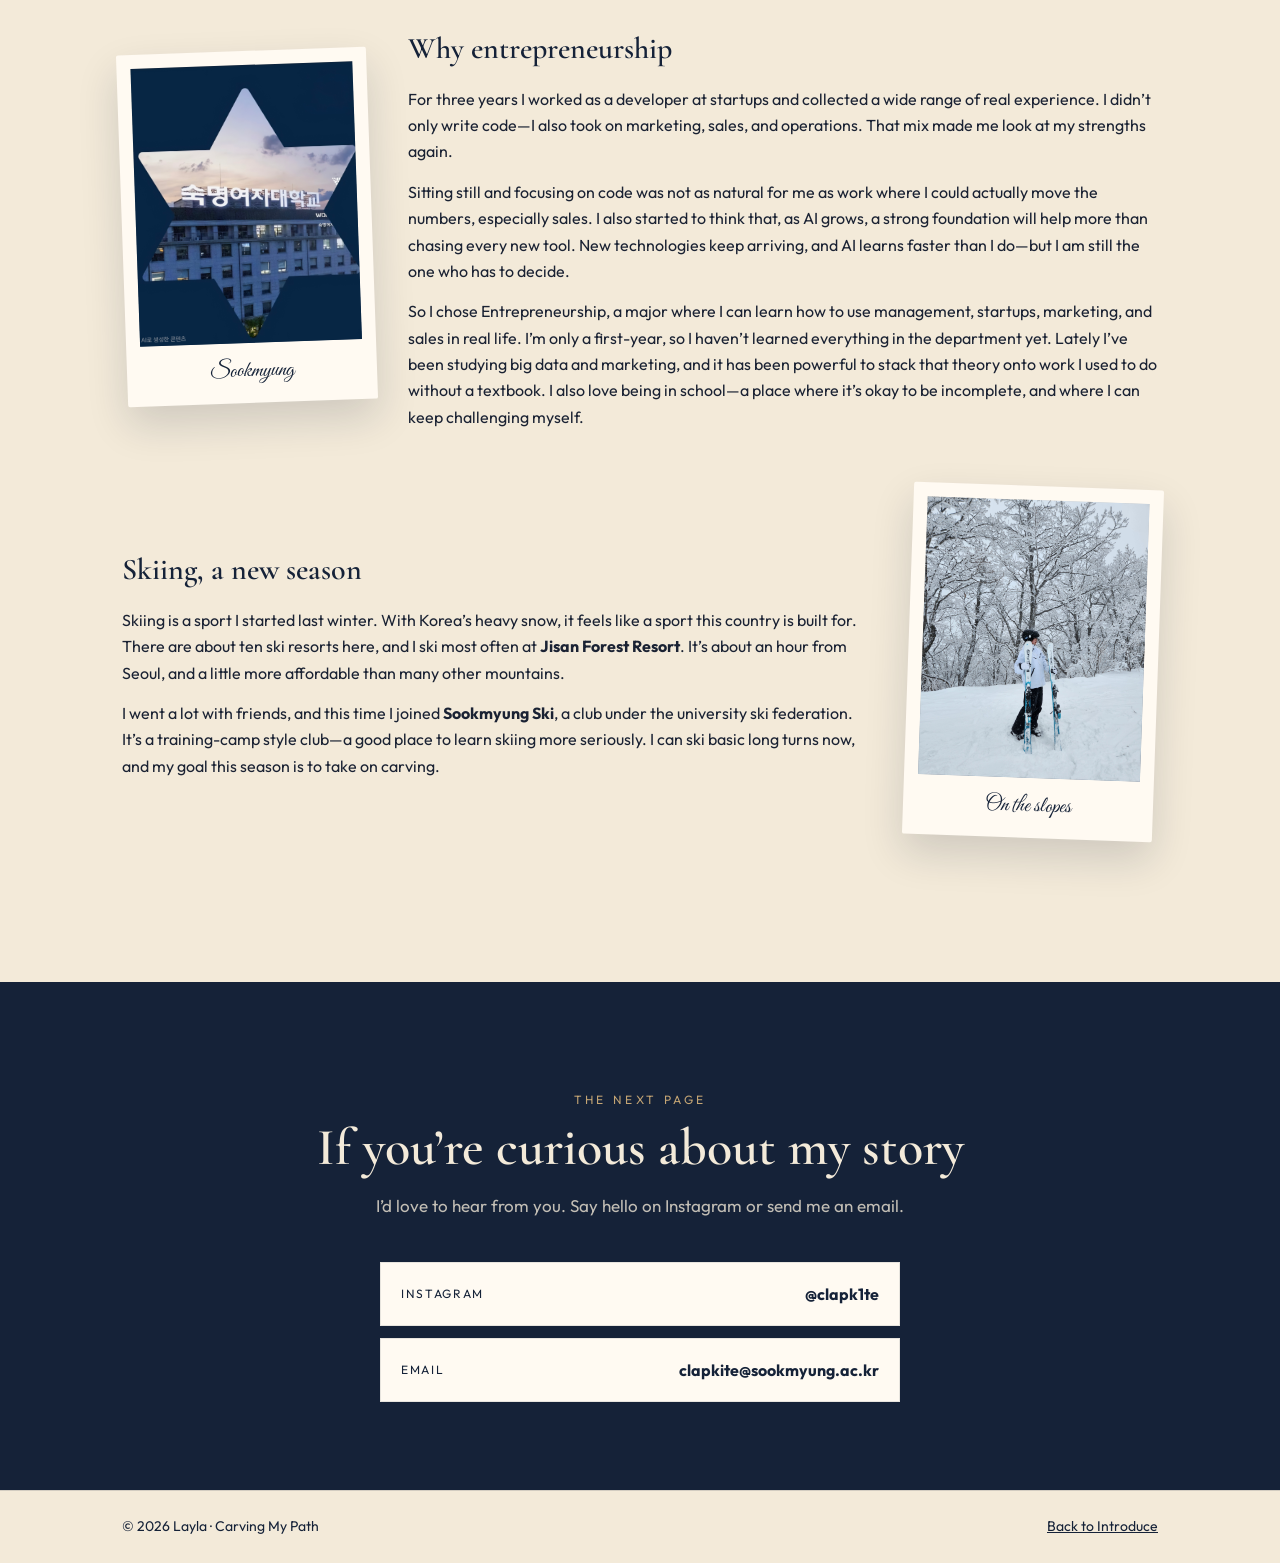
==== commit 9369894e: "chore: 필요없는 html, 필요한 css 수정" ====
--- a/index.html
+++ b/index.html
@@ -18,13 +18,6 @@
     <site-header></site-header>
     <main id="page-content">
       <section class="hero" id="main">
-        <!--
-          PUT YOUR FIREWORKS VIDEO HERE:
-          1) Save the file as: assets/video/fireworks.mp4
-          2) Keep the <source src="assets/video/fireworks.mp4"> line below.
-          If you use another name (e.g. show.mp4), change only that src.
-          A muted looping video is required for autoplay in browsers.
-        -->
         <video
           class="hero__video"
           id="heroVideo"
@@ -253,7 +246,7 @@
         </div>
       </section>
 
-      <section class="section contact" id="contact">
+      <section class="section contact section--navy" id="contact">
         <div class="container contact__inner">
           <p class="chapterLabel">The next page</p>
           <h2 class="section__title">If you’re curious about my story</h2>
--- a/css/common.css
+++ b/css/common.css
@@ -189,6 +189,7 @@
   letter-spacing: 0.28em;
   text-transform: uppercase;
   font-size: 12px;
+  color: #765936;
 }
 
 .section__title {
@@ -464,10 +465,6 @@
   min-height: 44px;
 }
 
-.chapterLabel {
-  color: #765936;
-}
-
 .section--navy .chapterLabel {
   color: var(--gold);
 }
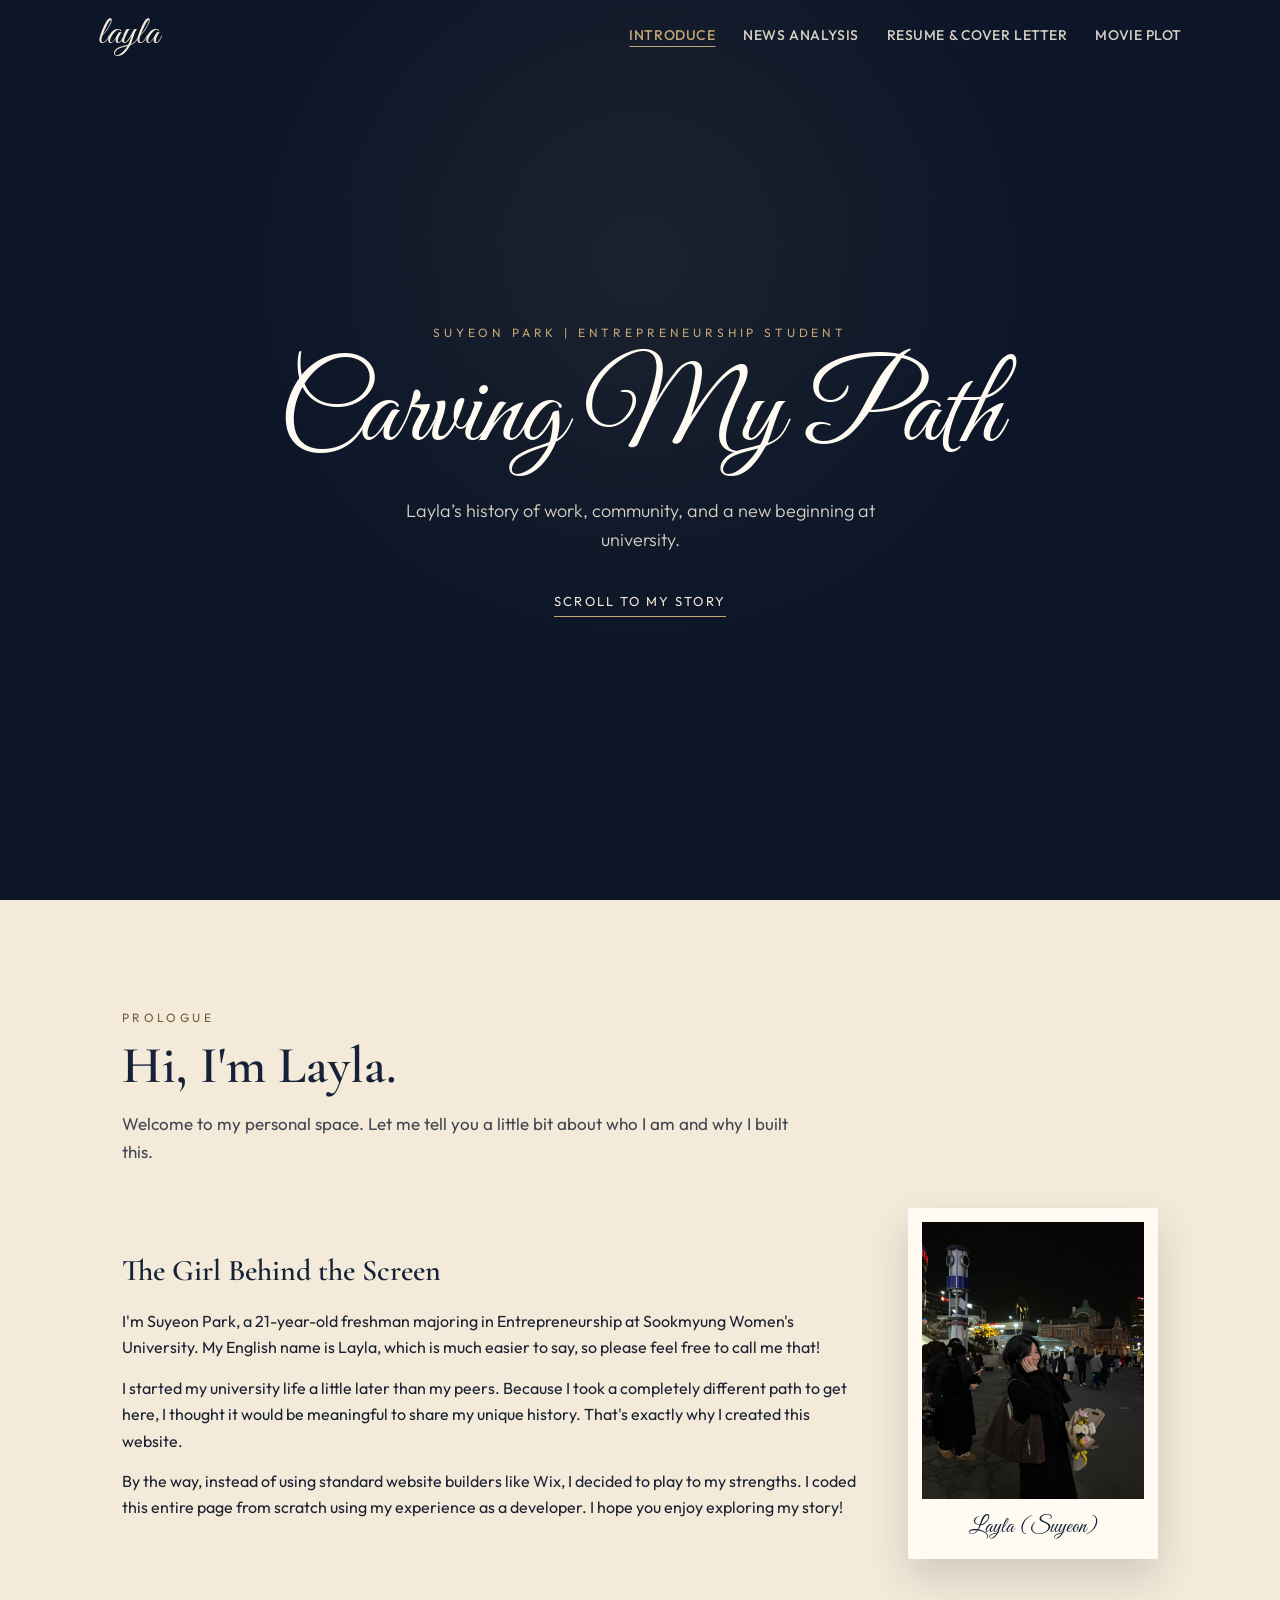
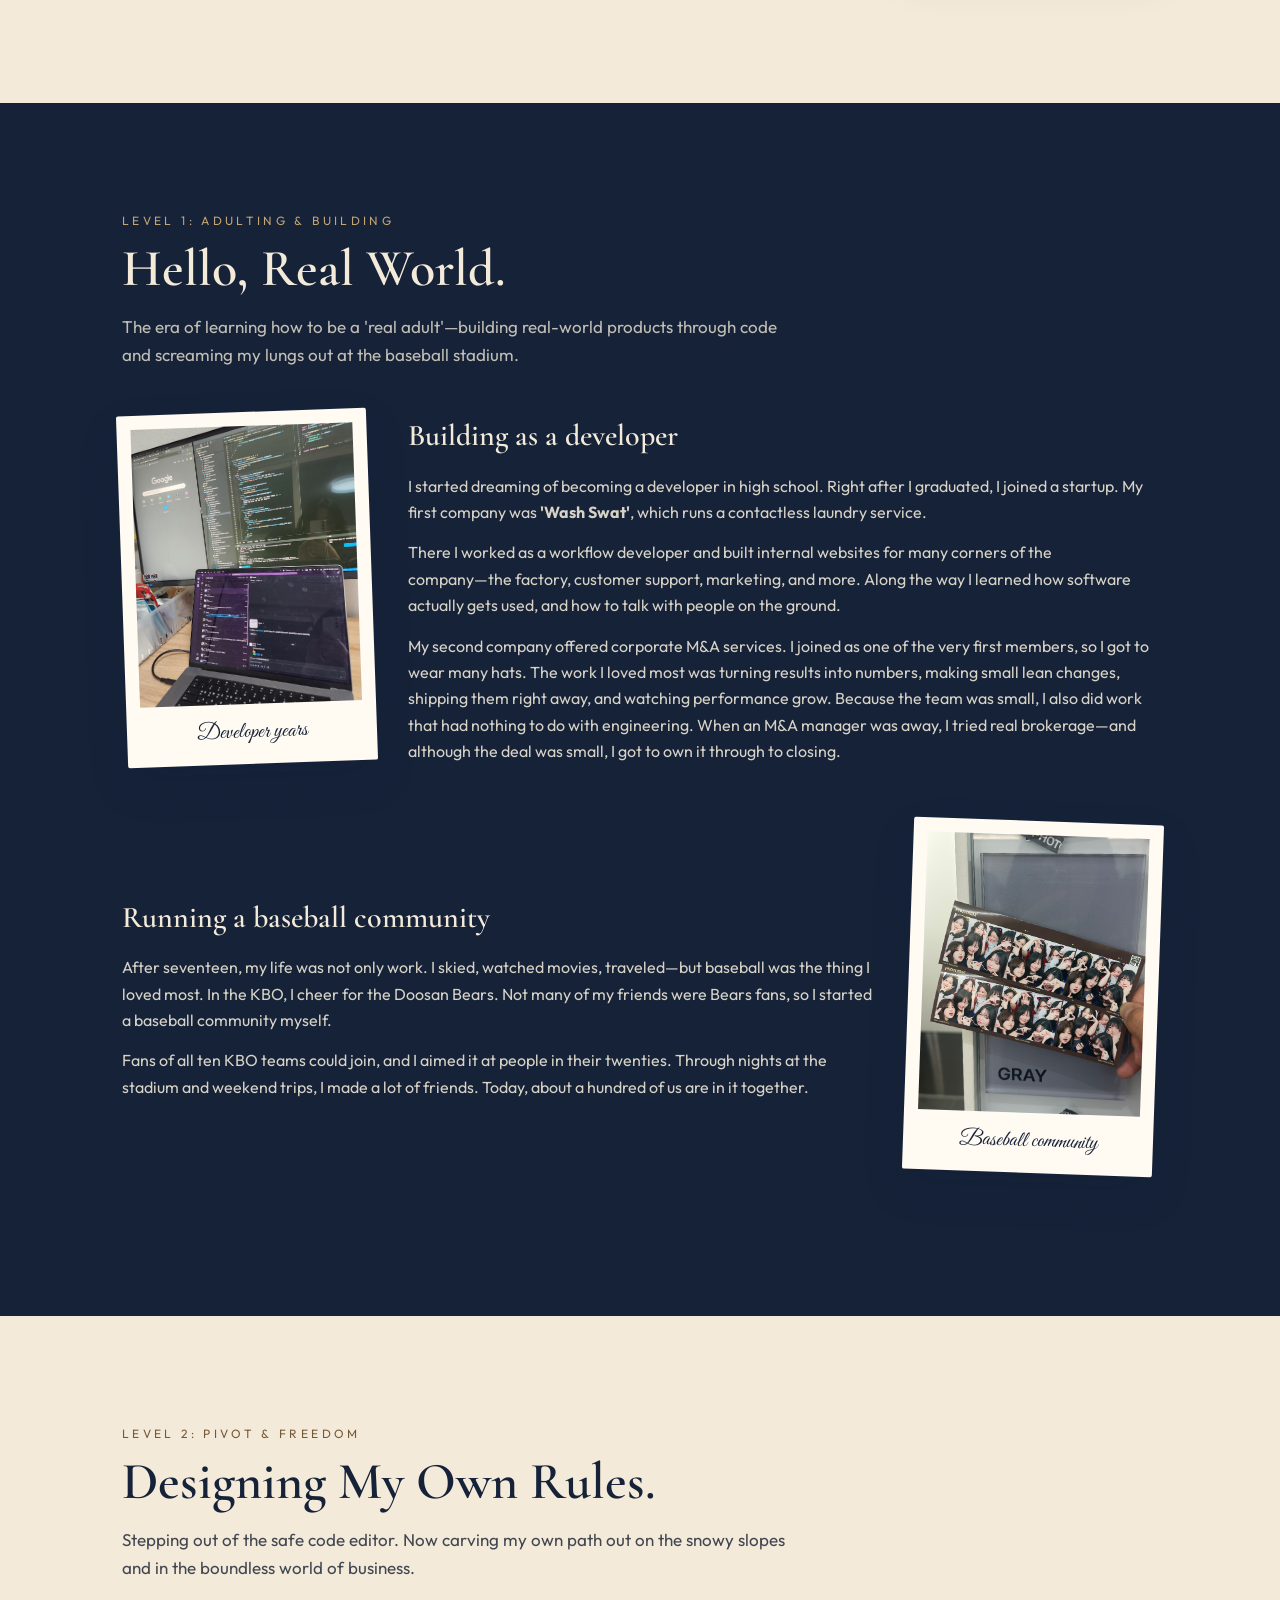
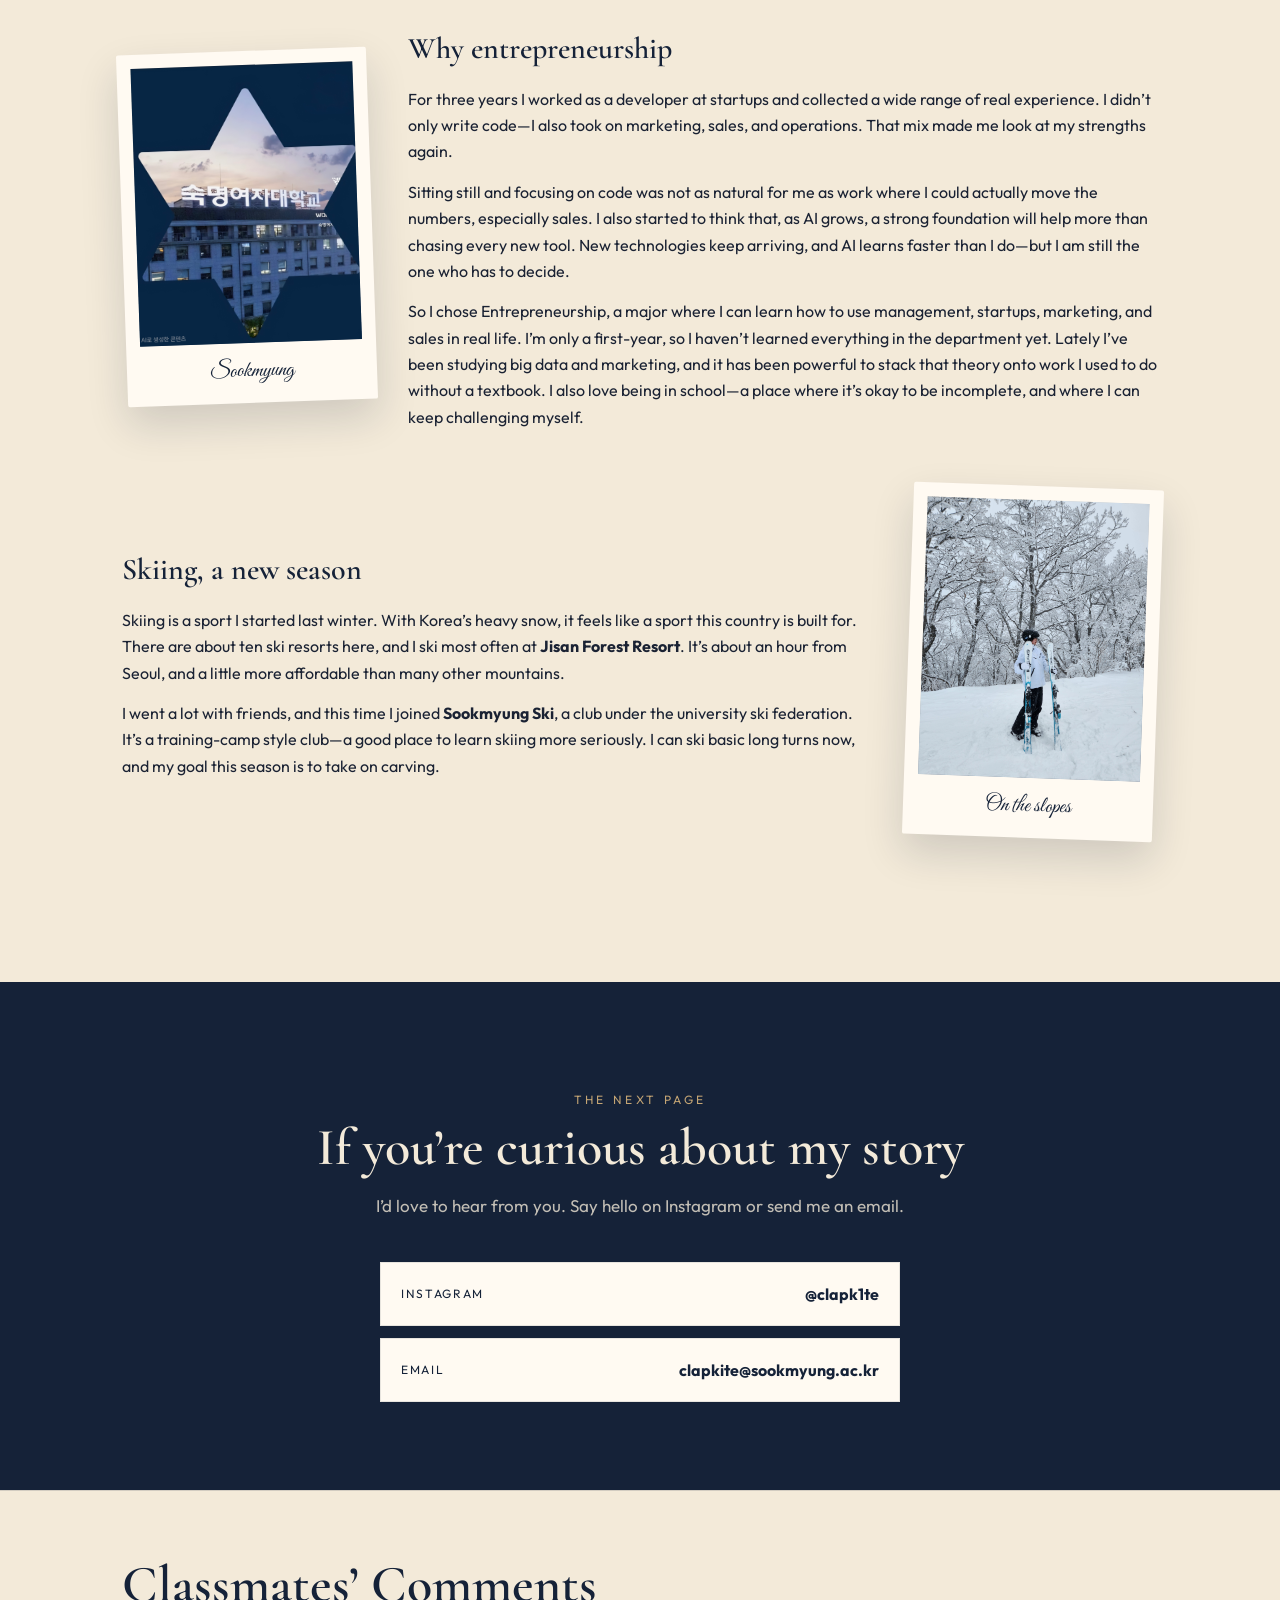
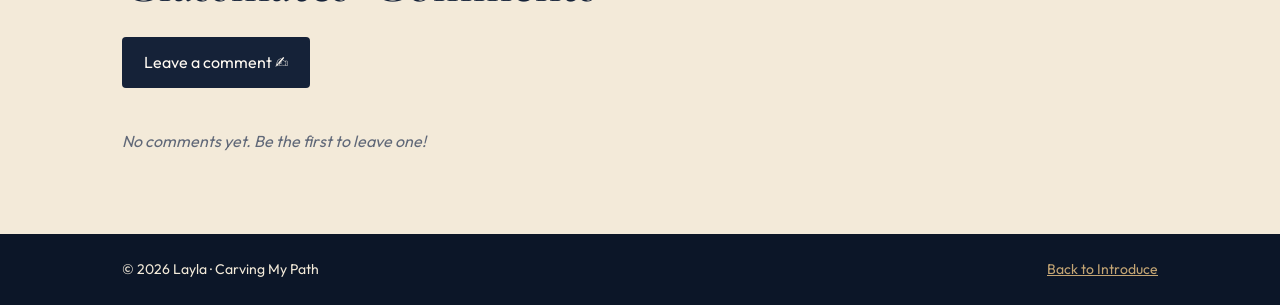
==== commit 1b4f84e1: "feat: movie plot & comment" ====
--- a/index.html
+++ b/index.html
@@ -11,7 +11,7 @@
       rel="stylesheet"
     />
     <link rel="stylesheet" href="css/common.css" />
-    <link rel="stylesheet" href="css/introduce.css" />
+    <link rel="stylesheet" href="introduce.css" />
   </head>
   <body data-page="introduce">
     <a class="skip-link" href="#page-content">Skip to content</a>
@@ -273,11 +273,14 @@
           </div>
         </div>
       </section>
+      <site-comments page="Introduce"></site-comments>
     </main>
 
     <site-footer></site-footer>
     <script src="components/header.js" defer></script>
     <script src="components/footer.js" defer></script>
+    <script src="components/comments-data.js" defer></script>
+    <script src="components/comments.js" defer></script>
     <script src="js/script.js" defer></script>
   </body>
 </html>
--- a/css/common.css
+++ b/css/common.css
@@ -426,11 +426,14 @@
 }
 
 .siteFooter {
-  border-top: 1px solid rgba(21, 34, 56, 0.15);
   padding: 24px 0;
-  background: var(--beige);
-  color: var(--navy);
+  background: var(--navy-deep);
+  color: var(--beige);
   font-size: 14px;
+}
+
+.siteFooter a {
+  color: var(--gold);
 }
 
 .siteFooter > .container {
@@ -510,3 +513,40 @@
 site-footer {
   display: contents;
 }
+
+/* Classmates' comments (components/comments.js) */
+.comments {
+  padding: 64px 0;
+  border-top: 1px solid rgba(21, 34, 56, 0.15);
+}
+.commentBtn {
+  display: inline-block;
+  margin: 8px 0 24px;
+  padding: 12px 22px;
+  background: var(--navy);
+  color: var(--cream);
+  text-decoration: none;
+  border-radius: 4px;
+}
+.commentList {
+  display: grid;
+  gap: 14px;
+}
+.commentCard {
+  background: var(--cream);
+  border-left: 3px solid var(--gold);
+  padding: 16px 20px;
+  border-radius: 4px;
+}
+.commentCard p {
+  margin: 0 0 6px;
+  font-style: italic;
+}
+.commentCard span {
+  font-size: 13px;
+  color: #606878;
+}
+.commentEmpty {
+  color: #606878;
+  font-style: italic;
+}
--- a/introduce.css
+++ b/introduce.css
@@ -0,0 +1,137 @@
+/* Carving My Path — introduce styles */
+
+.hero {
+  position: relative;
+  min-height: 100vh;
+  display: grid;
+  place-items: center;
+  overflow: hidden;
+  background: var(--navy-deep);
+}
+
+.hero__video {
+  position: absolute;
+  inset: 0;
+  width: 100%;
+  height: 100%;
+  object-fit: cover;
+}
+
+.hero.is-fallback .hero__video {
+  display: none;
+}
+
+.hero__veil {
+  position: absolute;
+  inset: 0;
+  background:
+    linear-gradient(
+      180deg,
+      rgba(12, 22, 40, 0.45) 0%,
+      rgba(12, 22, 40, 0.72) 100%
+    ),
+    radial-gradient(
+      circle at 50% 30%,
+      rgba(196, 165, 116, 0.18),
+      transparent 45%
+    );
+}
+
+.hero__content {
+  position: relative;
+  z-index: 1;
+  text-align: center;
+  color: var(--beige);
+  padding: 120px 22px 80px;
+  max-width: 860px;
+}
+
+.hero__kicker {
+  margin: 0 0 12px;
+  letter-spacing: 0.32em;
+  text-transform: uppercase;
+  font-size: 12px;
+  color: var(--gold);
+}
+
+.hero__title {
+  margin: 0;
+  font-family: "Great Vibes", cursive;
+  font-size: clamp(56px, 10vw, 112px);
+  font-weight: 400;
+  line-height: 1.1;
+  color: var(--cream);
+}
+
+.hero__sub {
+  margin: 18px auto 0;
+  max-width: 42ch;
+  font-size: 18px;
+  font-weight: 300;
+  color: rgba(243, 234, 217, 0.88);
+}
+
+.scrollHint {
+  display: inline-block;
+  margin-top: 36px;
+  color: var(--beige);
+  text-decoration: none;
+  font-size: 13px;
+  letter-spacing: 0.16em;
+  text-transform: uppercase;
+  border-bottom: 1px solid var(--gold);
+  padding-bottom: 4px;
+  animation: bounce 2s infinite ease-in-out;
+}
+
+@keyframes bounce {
+  0%,
+  100% {
+    transform: translateY(0);
+  }
+  50% {
+    transform: translateY(8px);
+  }
+}
+
+.contact {
+  text-align: center;
+}
+
+.contact__inner {
+  display: flex;
+  flex-direction: column;
+  align-items: center;
+}
+
+.contact .section__lead {
+  text-align: center;
+}
+
+.contactCard {
+  width: min(520px, 100%);
+  display: grid;
+  gap: 12px;
+}
+
+.contactItem {
+  display: flex;
+  justify-content: space-between;
+  align-items: center;
+  gap: 16px;
+  padding: 18px 20px;
+  background: var(--cream);
+  border: 1px solid rgba(21, 34, 56, 0.1);
+  text-decoration: none;
+  color: var(--navy);
+}
+
+.contactItem span {
+  letter-spacing: 0.14em;
+  text-transform: uppercase;
+  font-size: 12px;
+}
+
+.contactItem:hover {
+  border-color: var(--navy);
+}
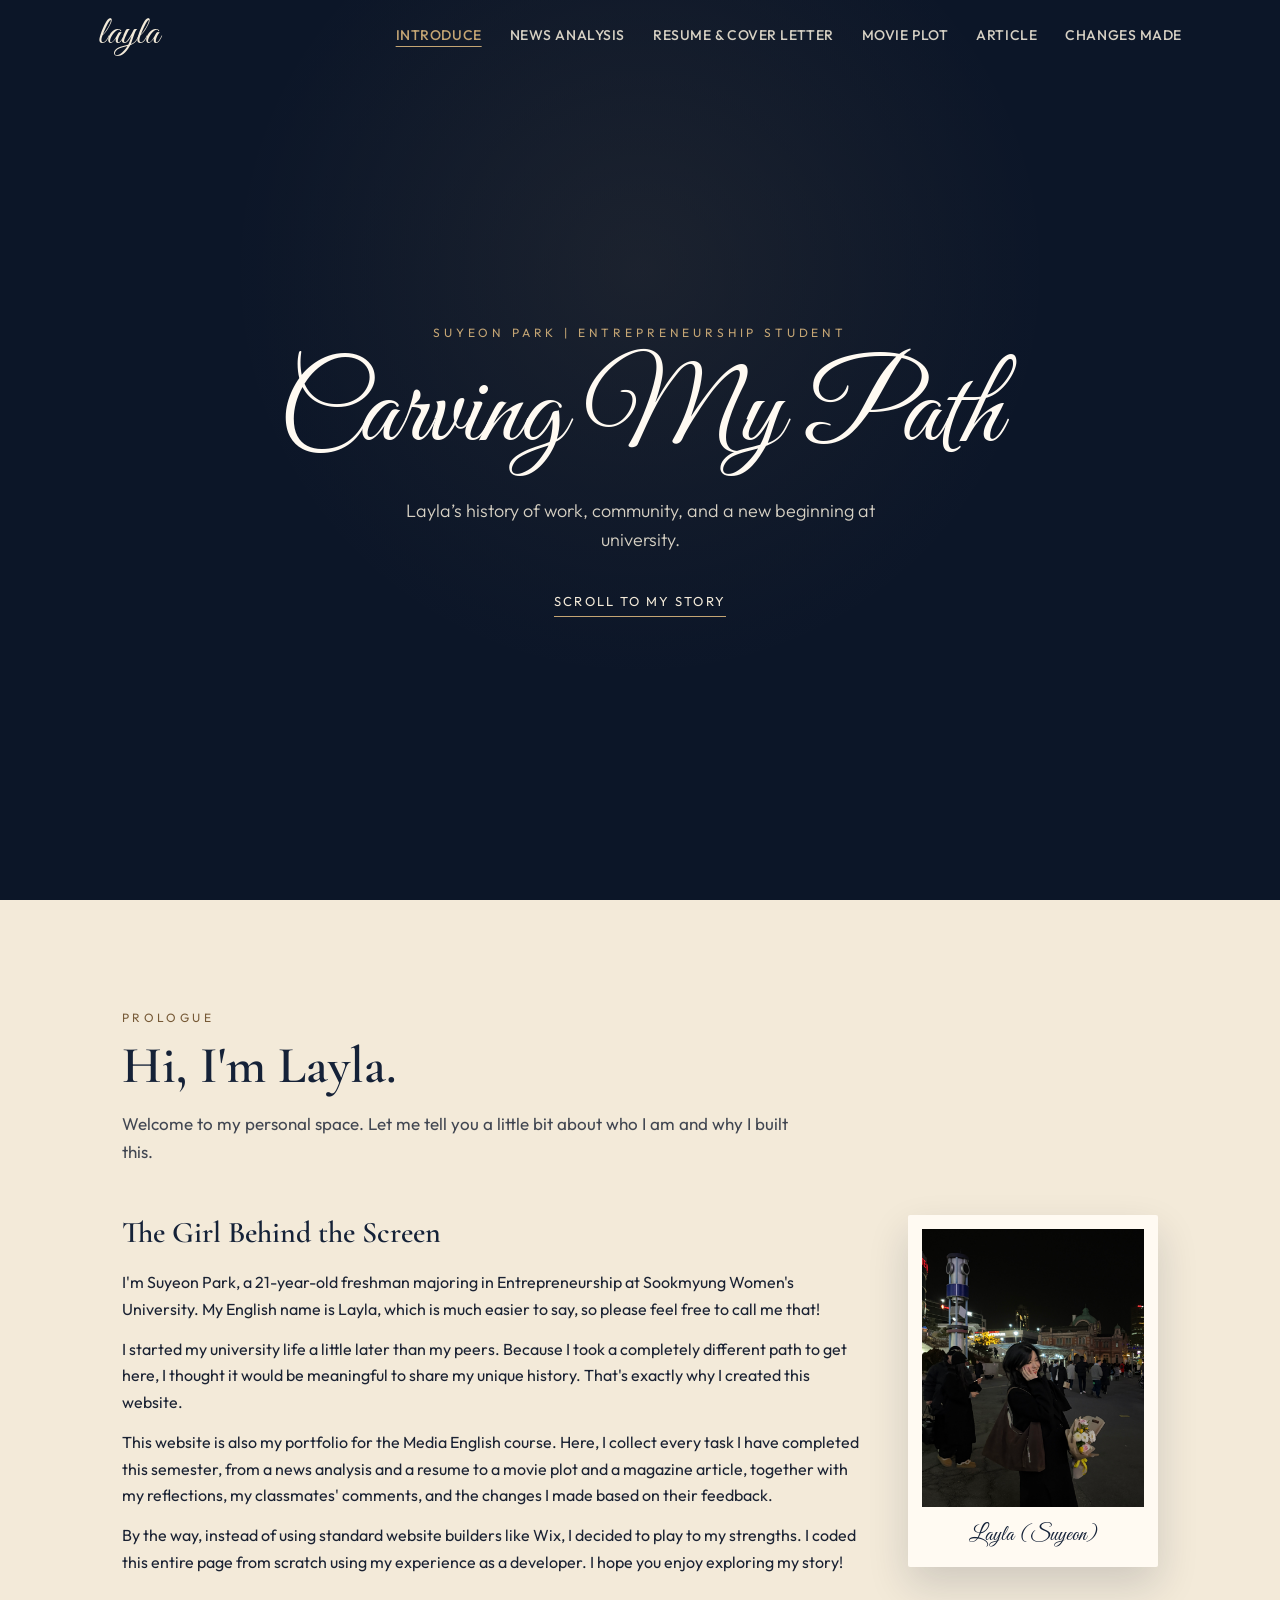
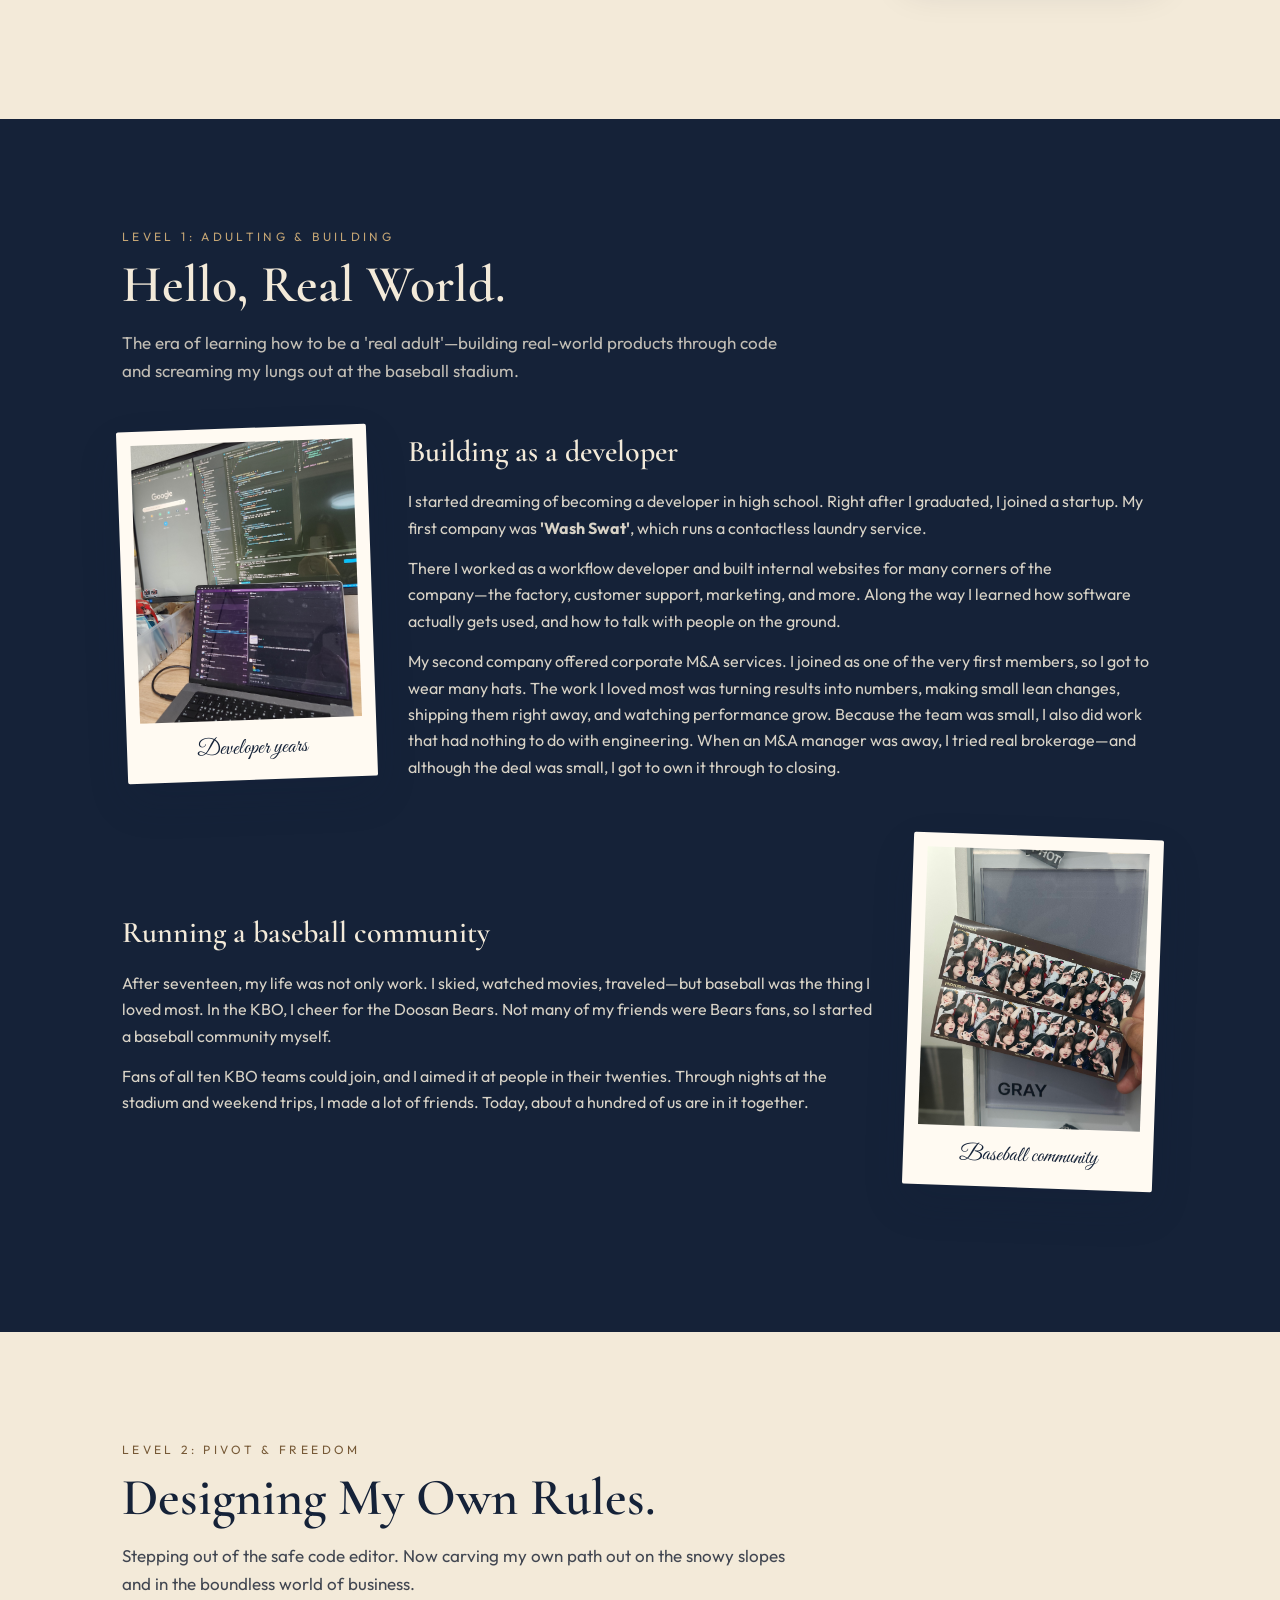
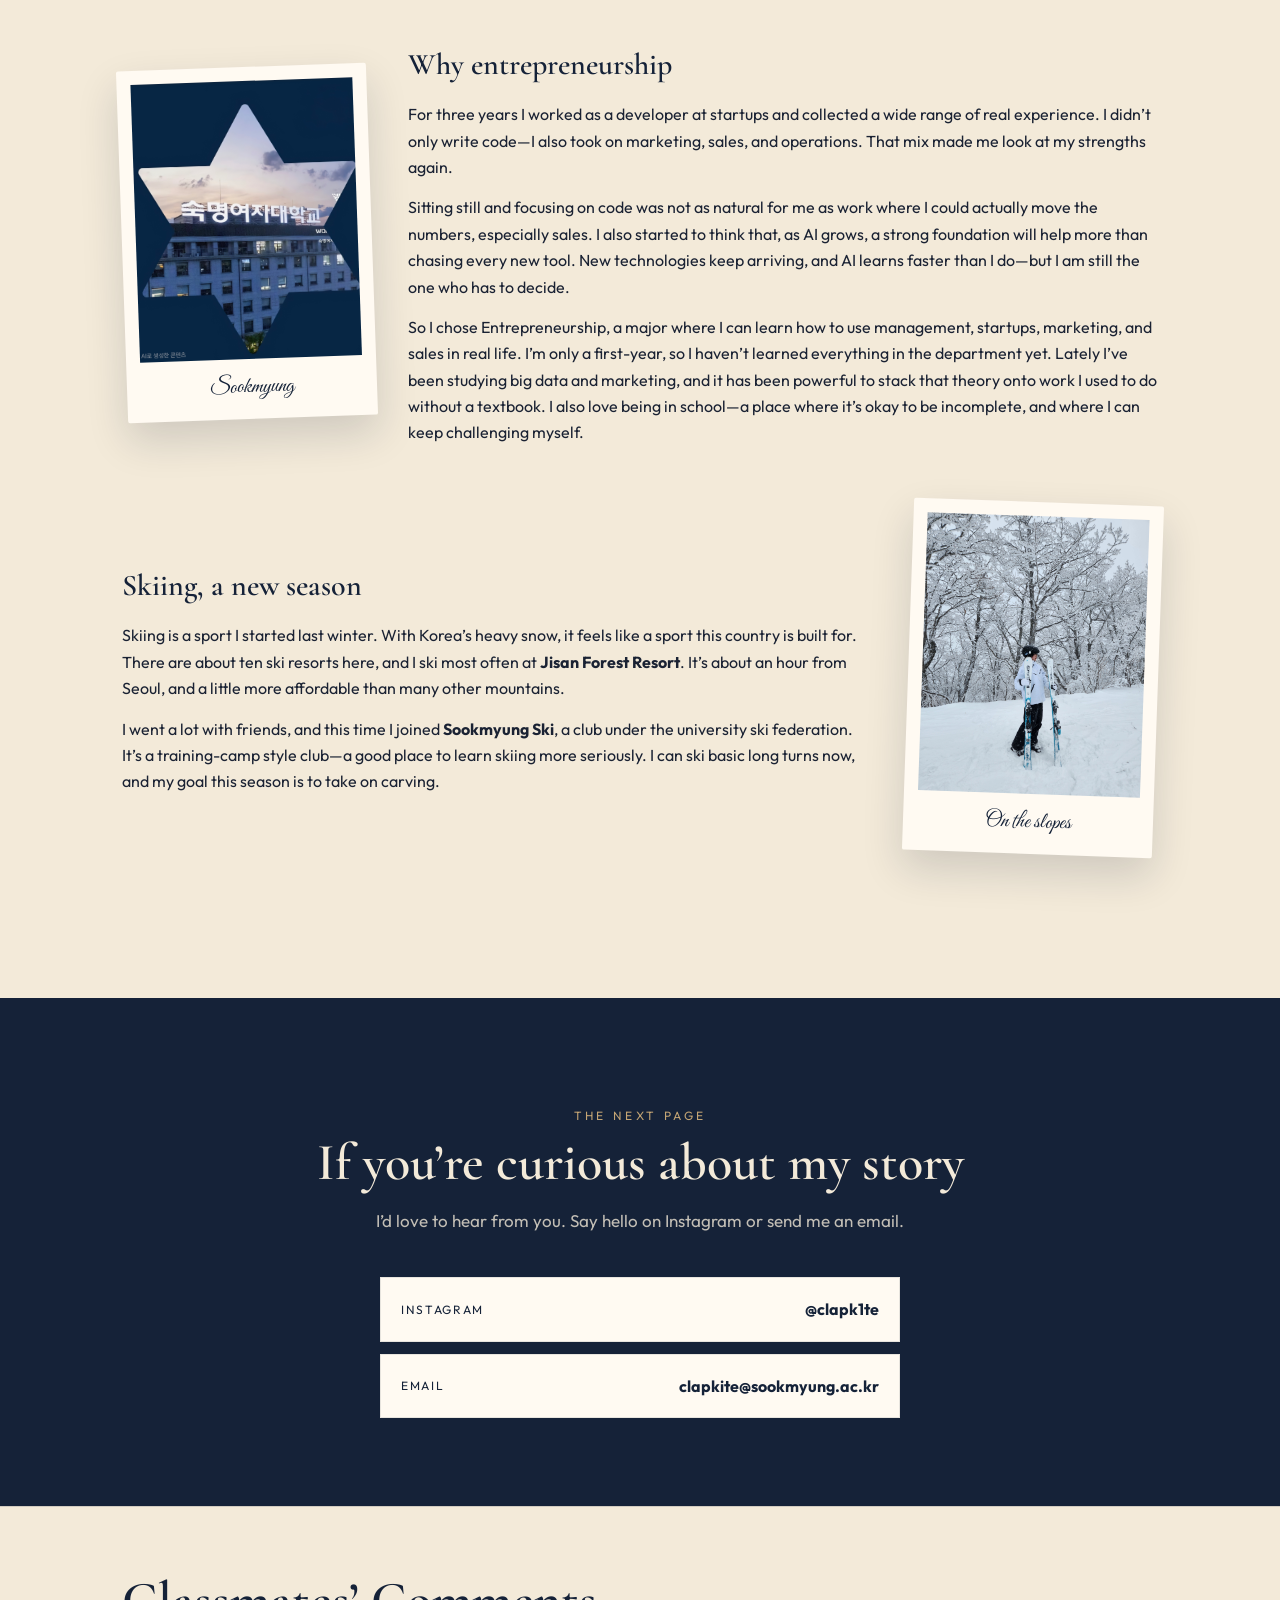
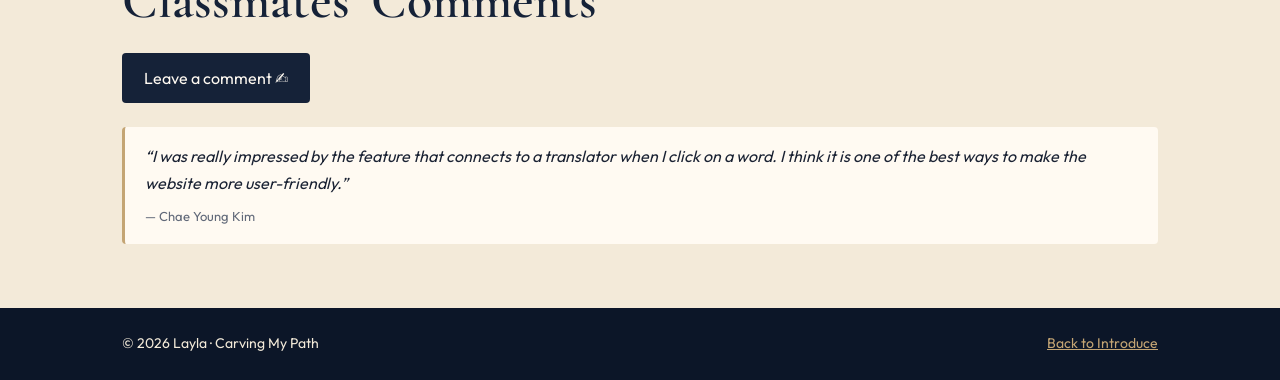
==== commit fbe7cd47: "feat: changes made" ====
--- a/index.html
+++ b/index.html
@@ -67,6 +67,13 @@
                 That's exactly why I created this website.
               </p>
               <p>
+                This website is also my portfolio for the Media English course.
+                Here, I collect every task I have completed this semester, from
+                a news analysis and a resume to a movie plot and a magazine
+                article, together with my reflections, my classmates' comments,
+                and the changes I made based on their feedback.
+              </p>
+              <p>
                 By the way, instead of using standard website builders like Wix,
                 I decided to play to my strengths. I coded this entire page from
                 scratch using my experience as a developer. I hope you enjoy
--- a/css/common.css
+++ b/css/common.css
@@ -550,3 +550,9 @@
   color: #606878;
   font-style: italic;
 }
+
+/* Six menu items: tighten spacing on mid-size screens */
+@media (min-width: 861px) and (max-width: 1120px) {
+  .nav { gap: 16px; }
+  .nav a { font-size: 12.5px; letter-spacing: 0.02em; }
+}
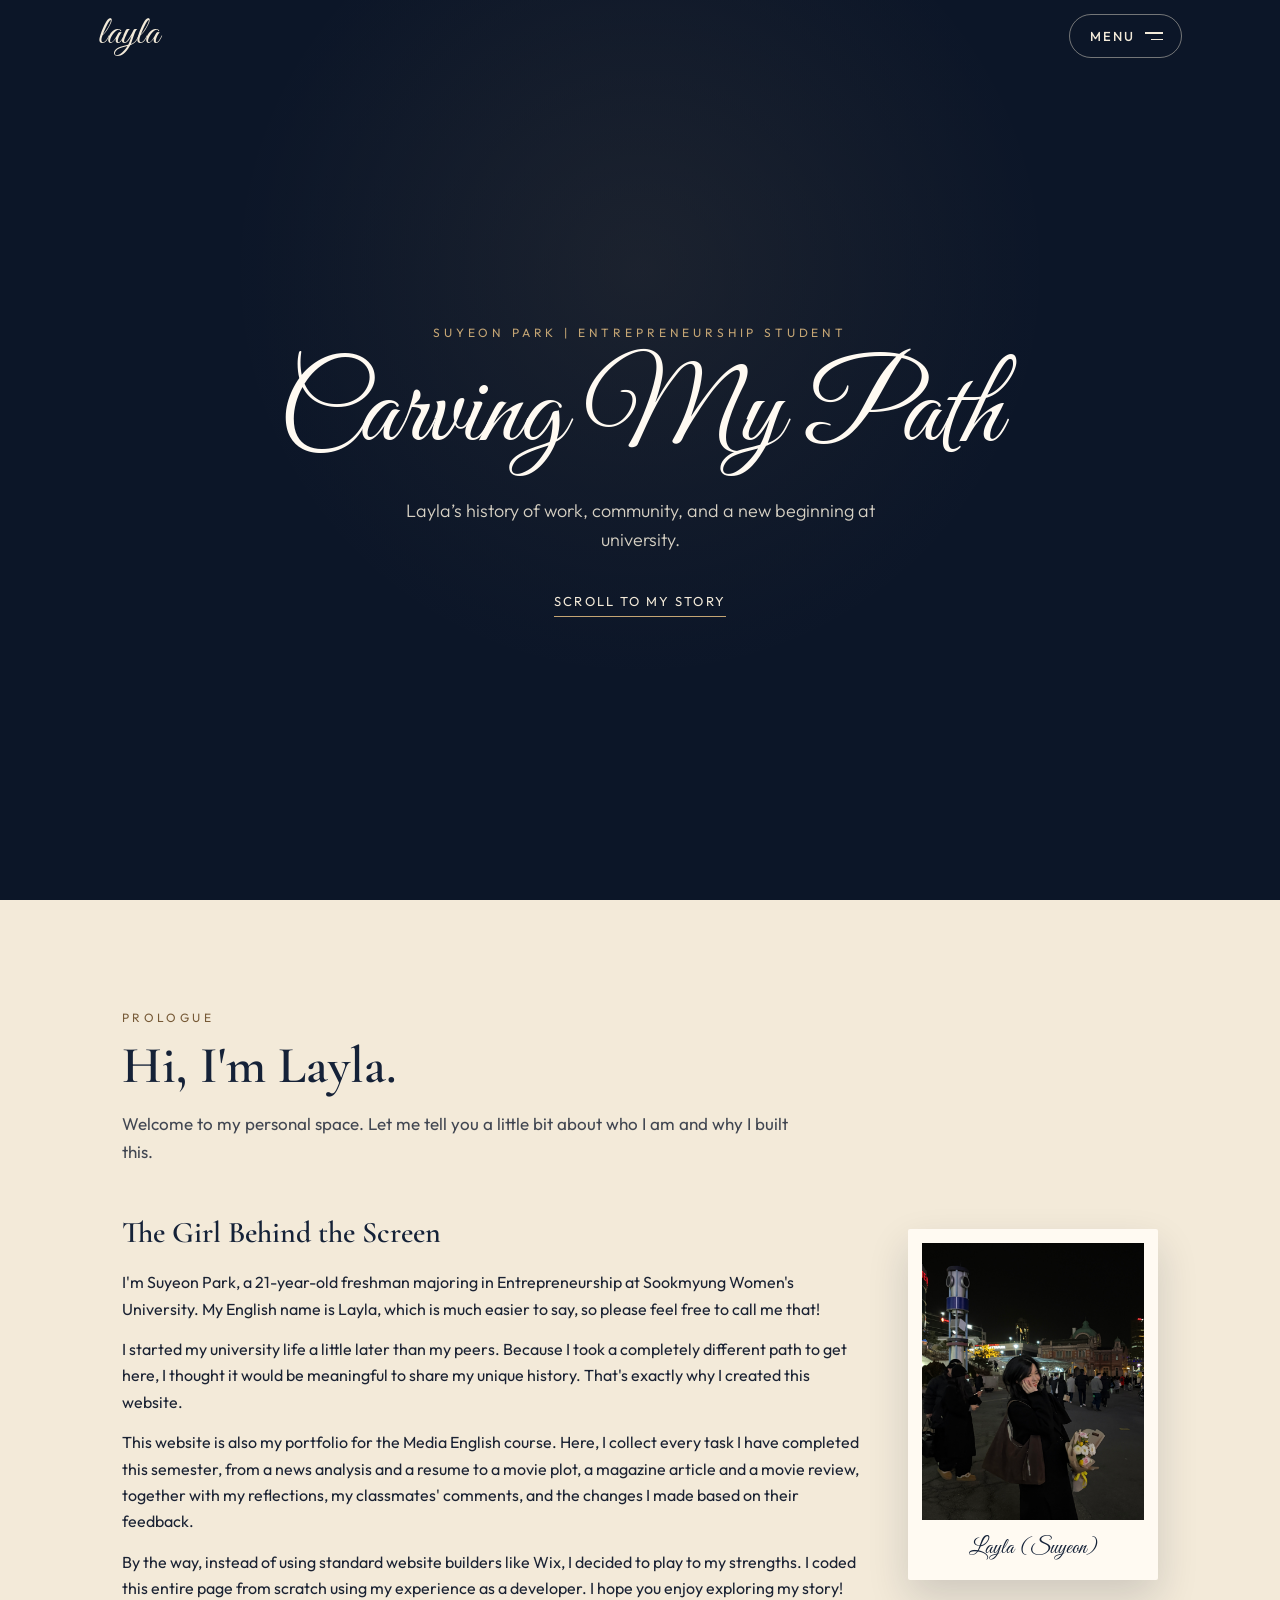
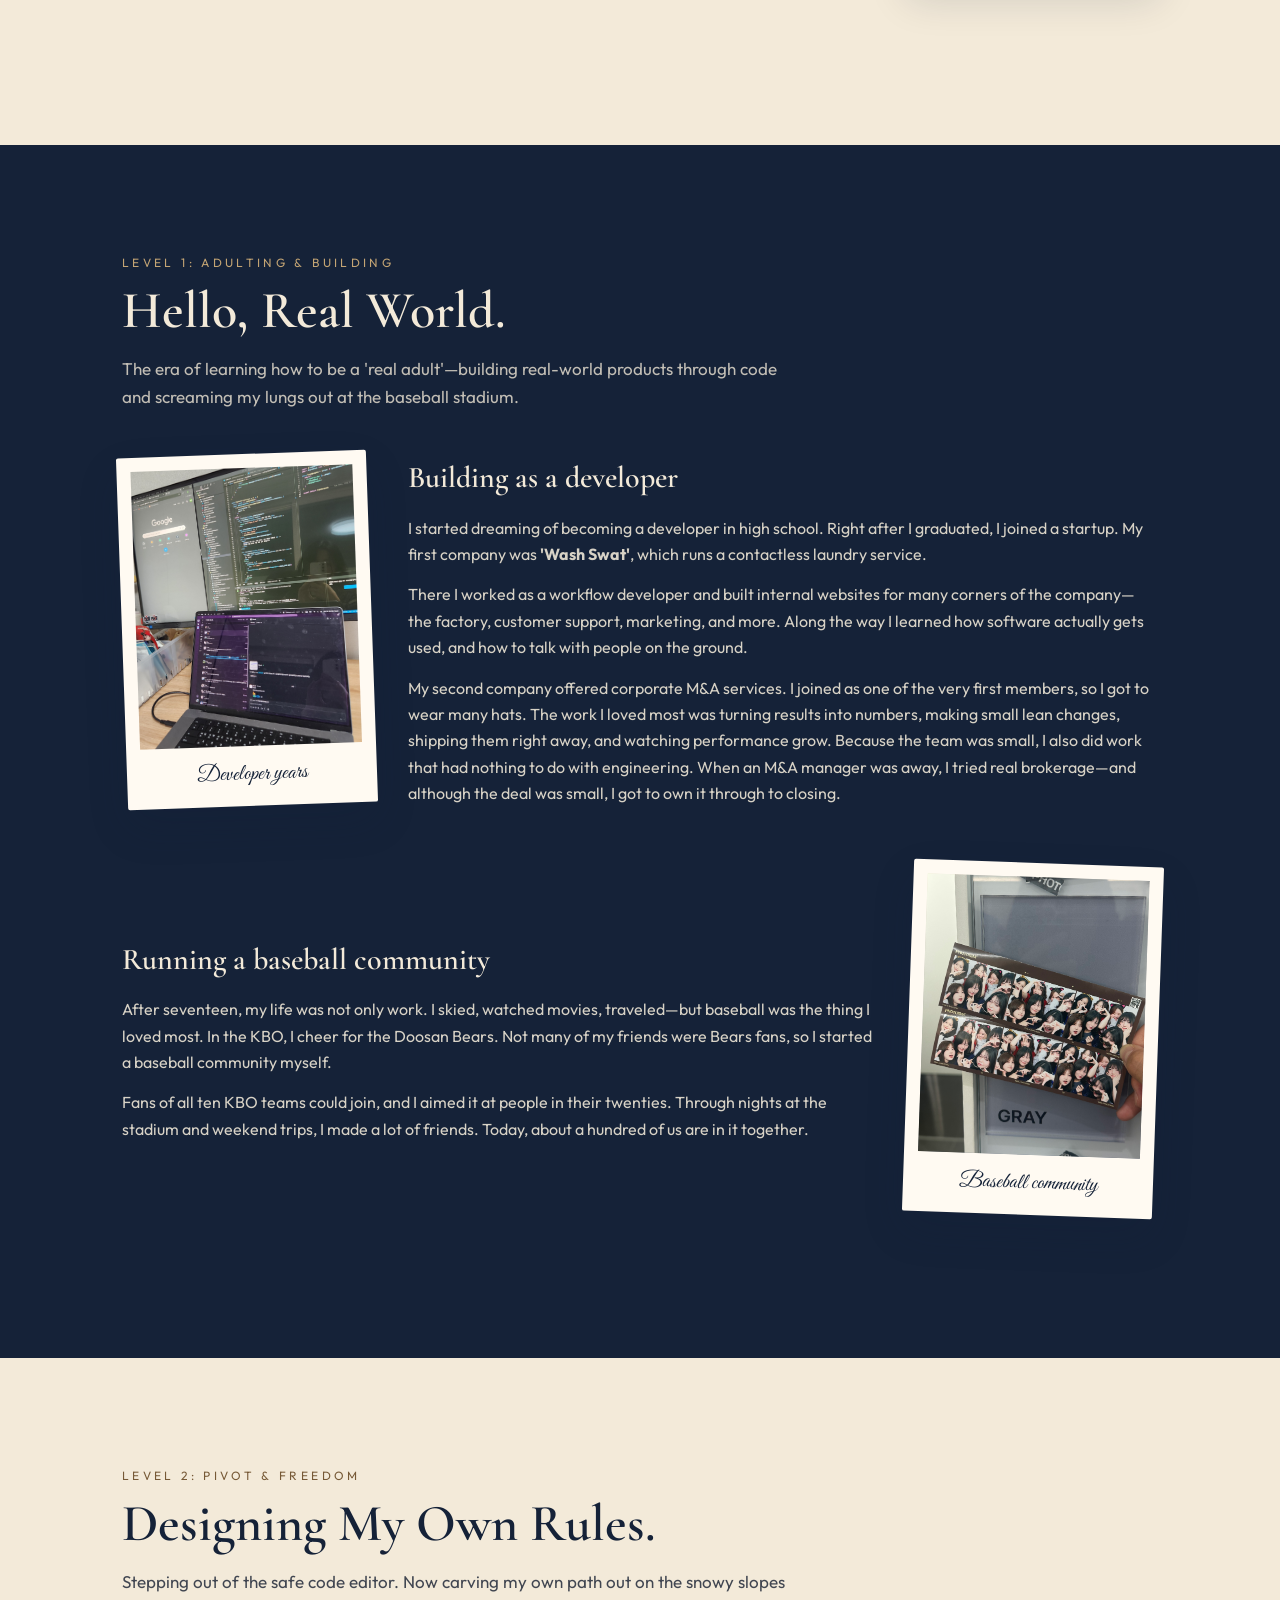
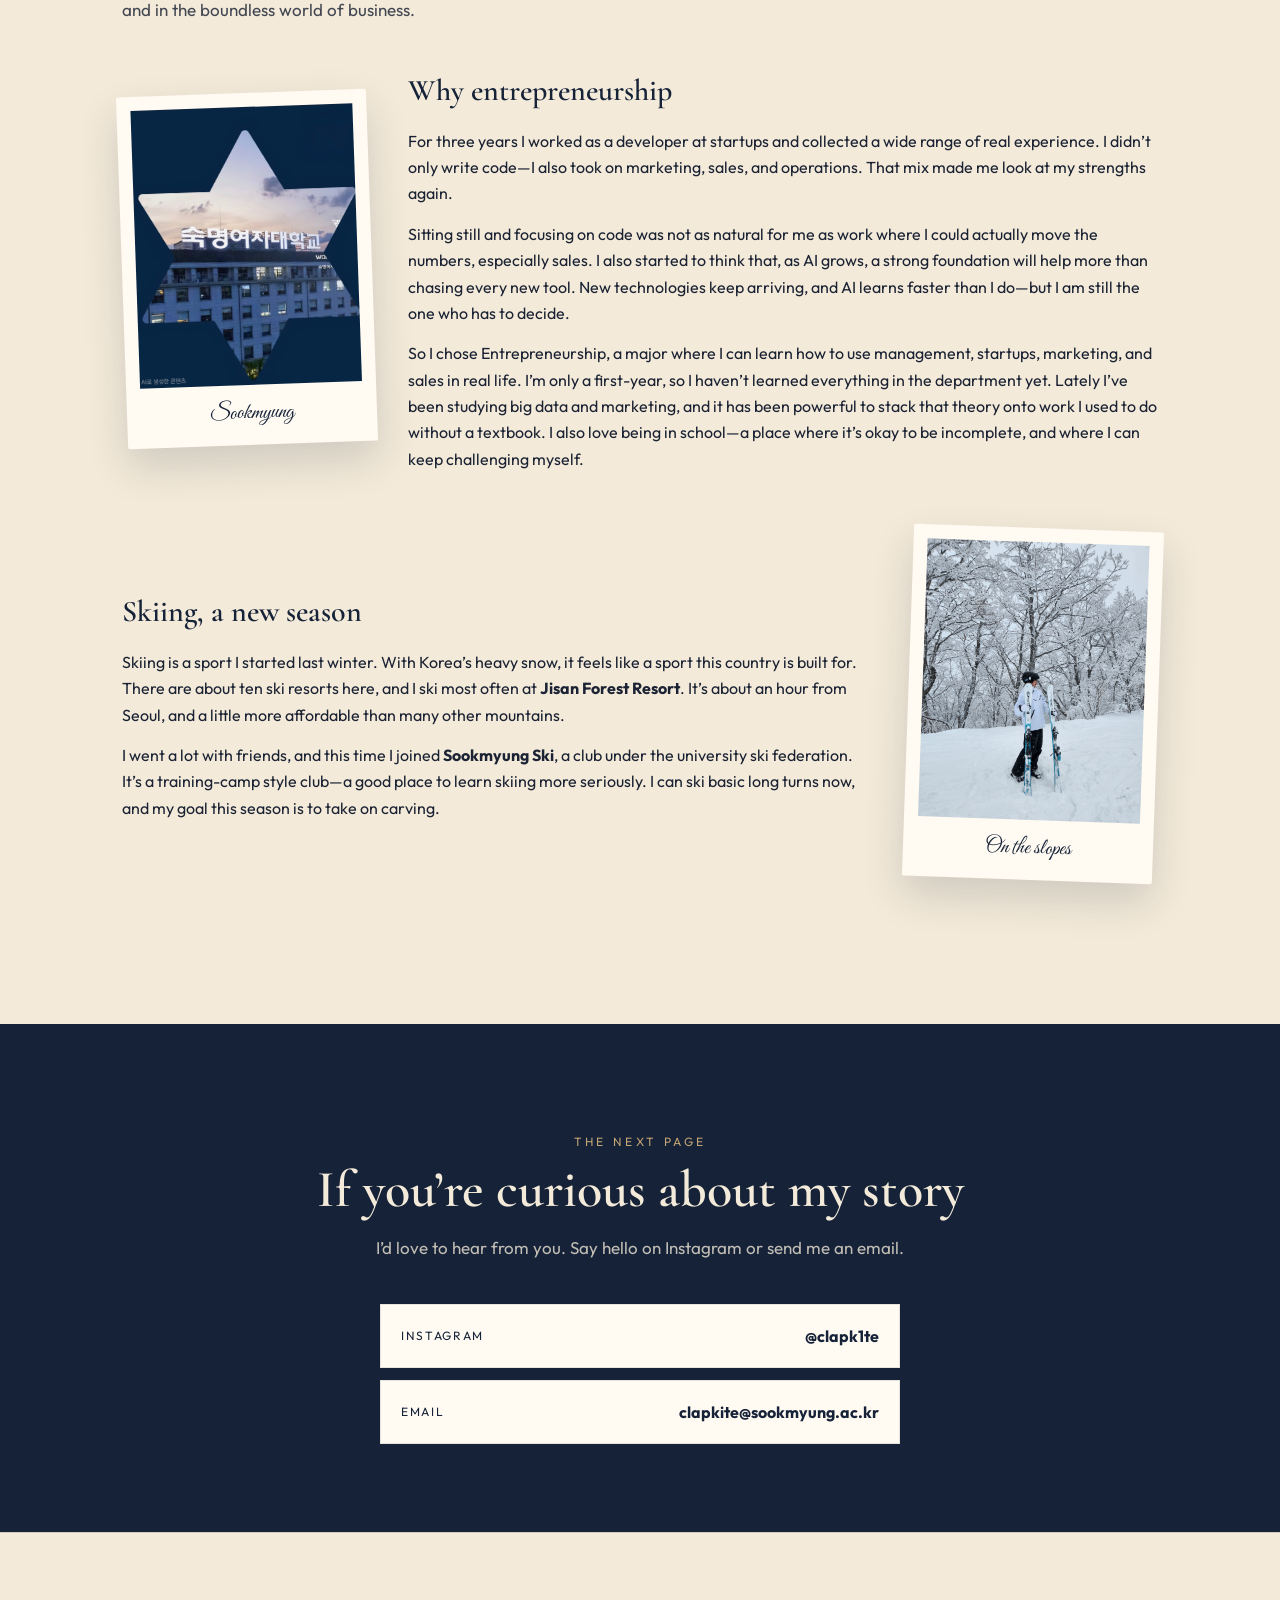
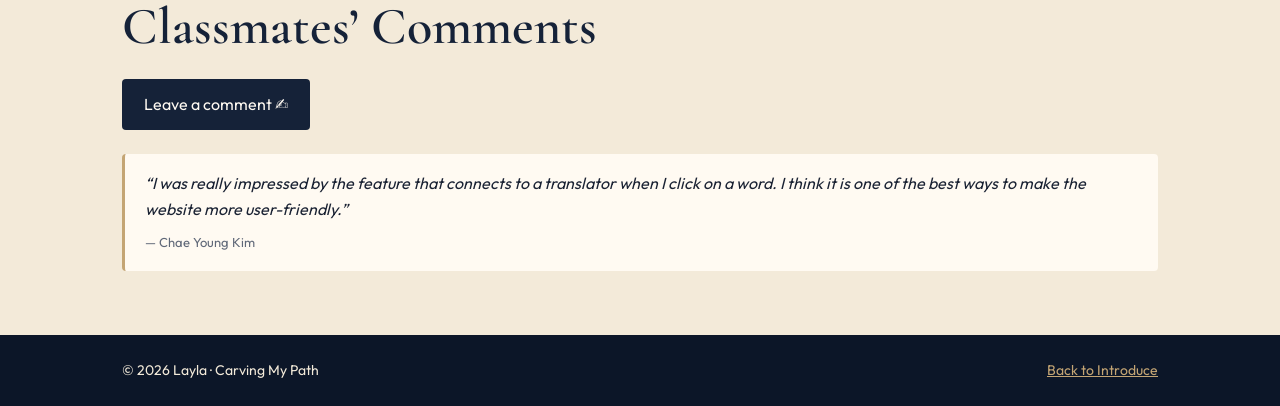
==== commit 4eb5655c: "feat: movie-review" ====
--- a/index.html
+++ b/index.html
@@ -69,8 +69,8 @@
               <p>
                 This website is also my portfolio for the Media English course.
                 Here, I collect every task I have completed this semester, from
-                a news analysis and a resume to a movie plot and a magazine
-                article, together with my reflections, my classmates' comments,
+                a news analysis and a resume to a movie plot, a magazine
+                article and a movie review, together with my reflections, my classmates' comments,
                 and the changes I made based on their feedback.
               </p>
               <p>
--- a/css/common.css
+++ b/css/common.css
@@ -361,41 +361,20 @@
   }
 }
 
-.hover-word {
-  display: inline-block;
+.hover-sentence {
+  cursor: pointer;
+  border-radius: 3px;
+  -webkit-box-decoration-break: clone;
+  box-decoration-break: clone;
   transition:
-    transform 0.2s cubic-bezier(0.175, 0.885, 0.32, 1.275),
-    color 0.2s ease,
-    filter 0.3s ease,
-    opacity 0.3s ease;
-  cursor: pointer;
-}
-
-.hover-word:hover {
-  transform: scale(1.15) translateY(-2px);
-  color: var(--gold);
-  z-index: 10;
-  position: relative;
-}
-
-.hover-word:has(+ .hover-word:hover) {
-  filter: blur(2.5px);
-  opacity: 0.9;
-}
-
-.hover-word:has(+ .hover-word + .hover-word:hover) {
-  filter: blur(1px);
-  opacity: 1.2;
-}
-
-.hover-word:hover + .hover-word {
-  filter: blur(2.5px);
-  opacity: 0.9;
-}
-
-.hover-word:hover + .hover-word + .hover-word {
-  filter: blur(1px);
-  opacity: 1.2;
+    background-color 0.2s ease,
+    box-shadow 0.2s ease;
+}
+
+/* 마우스를 올린 문장 전체를 은은하게 강조 */
+.hover-sentence.is-active {
+  background-color: rgba(196, 165, 116, 0.28);
+  box-shadow: 0 0 0 2px rgba(196, 165, 116, 0.28);
 }
 
 @media (min-width: 861px) {
@@ -556,3 +535,191 @@
   .nav { gap: 16px; }
   .nav a { font-size: 12.5px; letter-spacing: 0.02em; }
 }
+
+/* ===== Side drawer menu (components/header.js) ===== */
+.nav,
+.mobileNav {
+  display: none !important;
+}
+.menuBtn {
+  display: inline-flex !important;
+  flex-direction: row;
+  align-items: center;
+  gap: 10px;
+  width: auto;
+  height: 44px;
+  padding: 0 18px 0 20px;
+  font: 500 13px/1 "Outfit", sans-serif;
+  letter-spacing: 0.16em;
+  text-transform: uppercase;
+  color: var(--beige);
+  transition: background 0.25s ease, border-color 0.25s ease;
+}
+.menuBtn:hover {
+  background: rgba(243, 234, 217, 0.12);
+}
+.header.is-scrolled .menuBtn {
+  color: var(--navy);
+}
+.header.is-scrolled .menuBtn:hover {
+  background: rgba(21, 34, 56, 0.06);
+}
+.menuBtn__lines {
+  display: flex;
+  flex-direction: column;
+  gap: 5px;
+}
+.menuBtn__lines span {
+  display: block;
+  width: 18px;
+  height: 1.5px;
+  background: currentColor;
+}
+.menuBtn__lines span:last-child {
+  width: 12px;
+  margin-left: auto;
+}
+
+.drawerBackdrop {
+  position: fixed;
+  inset: 0;
+  z-index: 90;
+  background: rgba(12, 22, 40, 0.35);
+  -webkit-backdrop-filter: blur(8px);
+  backdrop-filter: blur(8px);
+  opacity: 0;
+  pointer-events: none;
+  transition: opacity 0.35s ease;
+}
+.drawer {
+  position: fixed;
+  top: 0;
+  right: 0;
+  bottom: 0;
+  z-index: 95;
+  width: min(380px, 86vw);
+  display: flex;
+  flex-direction: column;
+  padding: 26px 34px 30px;
+  background: var(--navy-deep);
+  color: var(--beige);
+  box-shadow: -20px 0 50px rgba(0, 0, 0, 0.3);
+  transform: translateX(100%);
+  visibility: hidden;
+  transition: transform 0.4s cubic-bezier(0.22, 1, 0.36, 1), visibility 0s 0.4s;
+  overflow-y: auto;
+}
+html.drawer-open {
+  overflow: hidden;
+}
+html.drawer-open .drawerBackdrop {
+  opacity: 1;
+  pointer-events: auto;
+}
+html.drawer-open .drawer {
+  transform: none;
+  visibility: visible;
+  transition: transform 0.4s cubic-bezier(0.22, 1, 0.36, 1);
+}
+.drawer__head {
+  display: flex;
+  align-items: center;
+  justify-content: space-between;
+  padding-bottom: 18px;
+  border-bottom: 1px solid rgba(243, 234, 217, 0.15);
+}
+.drawer__title {
+  font-size: 12px;
+  letter-spacing: 0.22em;
+  text-transform: uppercase;
+  color: var(--gold);
+}
+.drawer__close {
+  width: 44px;
+  height: 44px;
+  border: 1px solid rgba(243, 234, 217, 0.3);
+  border-radius: 999px;
+  background: transparent;
+  color: var(--beige);
+  font-size: 26px;
+  line-height: 1;
+  cursor: pointer;
+  transition: transform 0.25s ease, border-color 0.25s ease;
+}
+.drawer__close:hover {
+  transform: rotate(90deg);
+  border-color: var(--gold);
+}
+.drawer__nav {
+  display: flex;
+  flex-direction: column;
+  padding: 22px 0;
+}
+.drawer__nav a {
+  display: flex;
+  align-items: baseline;
+  gap: 16px;
+  padding: 13px 0;
+  border-bottom: 1px solid rgba(243, 234, 217, 0.08);
+  color: var(--beige);
+  text-decoration: none;
+  font-family: "Cormorant Garamond", Georgia, serif;
+  font-size: 25px;
+  font-weight: 600;
+  transition: color 0.2s ease, padding-left 0.25s ease;
+}
+.drawer__nav a:hover {
+  color: var(--gold);
+  padding-left: 6px;
+}
+.drawer__nav a.is-active {
+  color: var(--gold);
+  font-style: italic;
+}
+.drawer__num {
+  font-family: "Outfit", sans-serif;
+  font-size: 11px;
+  font-weight: 500;
+  letter-spacing: 0.12em;
+  color: rgba(243, 234, 217, 0.45);
+}
+.drawer__nav a.is-active .drawer__num {
+  color: var(--gold);
+}
+.drawer__foot {
+  margin: auto 0 0;
+  font-size: 12px;
+  letter-spacing: 0.08em;
+  color: rgba(243, 234, 217, 0.45);
+}
+@media (prefers-reduced-motion: reduce) {
+  .drawer,
+  .drawerBackdrop {
+    transition: none !important;
+  }
+}
+#menuBtn > .menuBtn__text,
+#menuBtn > .menuBtn__lines {
+  width: auto;
+  height: auto;
+  background: none;
+}
+#menuBtn > .menuBtn__text {
+  display: inline;
+  padding-top: 1px;
+}
+#menuBtn > .menuBtn__lines {
+  display: flex;
+  flex-direction: column;
+  gap: 5px;
+}
+#menuBtn .menuBtn__lines > span {
+  display: block;
+  width: 18px;
+  height: 1.5px;
+  background: currentColor;
+}
+#menuBtn .menuBtn__lines > span:last-child {
+  width: 12px;
+  margin-left: auto;
+}
